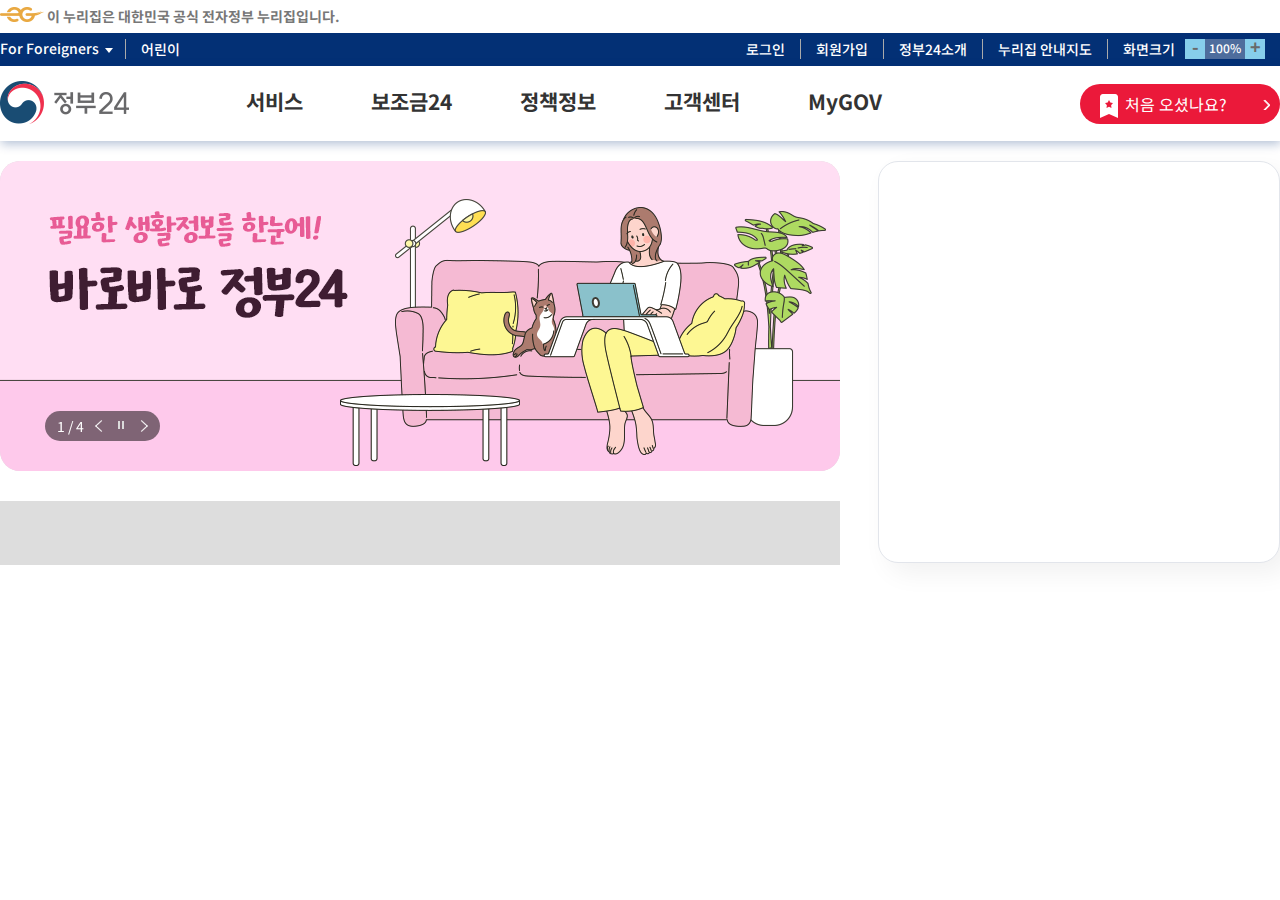
==== index.html @ 21c054ac "3/17" ====
<!DOCTYPE html>
<html lang="en">
<head>
    <meta charset="UTF-8">
    <meta http-equiv="X-UA-Compatible" content="IE=edge">
    <meta name="viewport" content="width=device-width, initial-scale=1.0">
    <link rel="stylesheet" href="style.css">
    <!-- 폰트 -->
    <link rel="preconnect" href="https://fonts.googleapis.com">
    <link rel="preconnect" href="https://fonts.gstatic.com" crossorigin>
    <link href="https://fonts.googleapis.com/css2?family=Noto+Sans+KR:wght@100;300;400&display=swap" rel="stylesheet">
    <!-- swiperis -->
    <link rel="stylesheet" href="swiper/css/swiper.css">
    <link rel="stylesheet" href="swiper/css/swiper.min.css">
    <title>정부24</title>
</head>
<body>
    <div id="wrap">
        <header>
            <div class="header_top">
                <p>
                    <img src="img/top_icon.png">
                    이 누리집은 대한민국 공식 전자정부 누리집입니다.
                </p>
            </div>
            <div class="header_middle">
                <div class="header_middle_inner">
                    <div class="foreigner">
                        <a id="foreigner">
                            For Foreigners &nbsp;
                            <img src="icon/ico_arrow_type07.png" class="down">
                            <img src="icon/ico_arrow_type07 (1).png" class="up">
                        </a>
                    </div>
                    <div class="header_middle_inner_left">
                        <a href="#">어린이</a>
                    </div>
                    <ul class="header_middle_menu">
                        <li><a href="#">로그인</a></li>
                        <li><a href="#">회원가입</a></li>
                        <li><a href="#">정부24소개</a></li>
                        <li><a href="#">누리집 안내지도</a></li>
                        <li>
                            <a href="#">
                                화면크기 
                                <div class="zoom">
                                    <div id="zoom_out">-</div>
                                    <div id="zoom_per">100%</div>
                                    <div id="zoom_in">+</div>
                                </div>
                            </a>
                        </li>
                    </ul>
                    <div class="foreigners_menu">
                        <ul>
                            <li><a>한국어</a></li>
                            <li><a>ENG</a></li>
                            <li><a>中文</a></li>
                        </ul>
                    </div>
                </div>
            </div>
            <nav>
                <div class="header_bottom">
                    <div class="header_bottom_inner">
                        <div class="logo">
                            <a href="#"><img src="img/img-gov-logo.png"></a>
                        </div>
                        <ul class="menu">
                            <li><a href="">서비스</a></li>
                            <li><a href="">보조금24</a></li>
                            <li><a href="">정책정보</a></li>
                            <li><a href="">고객센터</a></li>
                            <li><a href="">MyGOV</a></li>
                        </ul>
                        <div class="first_btn">
                            <a href="">
                                <img src="img/first-ico-guide.png">
                                <p class="first_ment">처음 오셨나요?</p>
                                <p class="first_arrow"></p>
                            </a>
                        </div>
                    </div>
                </div>
                <!-- nav에 hover하면 보이는 메뉴 -->
                <div class="nav_inner_box">
                    <!-- 서비스 -->
                    <div class="nav_box">
                        <ul>
                            <li>
                                <img src="img/nav-1.png">
                                <p>서비스</p>
                            </li>
                            <li>
                                <p class="nav_box_title">민원신청</p>
                                <ul>
                                    <li>신청·조회·발급</li>
                                </ul>
                            </li>
                            <li>
                                <p class="nav_box_title">서비스신청</p>
                                <ul>
                                    <li>원스톱/생애주기/꾸러미서비스</li>
                                    <li>연령/대상별 서비스</li>
                                    <li>분야별 서비스</li>
                                    <li>기업단체 서비스</li>
                                    <li>외국인 서비스</li>
                                </ul>
                            </li>
                            <li>
                                <p class="nav_box_title">간편 확인/안내</p>
                                <ul>
                                    <li>사실/진위확인</li>
                                    <li>행정정보공동이용<br>(e하나로민원)</li>
                                    <li>공공자원공유</li>
                                    <li>돌봄시설 등 위치 찾기</li>
                                </ul>
                            </li>
                        </ul>
                    </div>
                    <!-- 보조금 24 -->
                    <div class="nav_box">
                        <ul>
                            <li>
                                <img src="img/nav-2.png">
                                <p style="width: 100%;">보조금24</p>
                            </li>
                            <li>
                                <ul>
                                    <li>보조금24란</li>
                                    <li>나의 혜택</li>
                                    <li>간편 찾기</li>
                                    <li>전체 혜택</li>
                                </ul>
                            </li>
                        </ul>
                    </div>
                    <!-- 정책정보 -->
                    <div class="nav_box">
                        <ul>
                            <li>
                                <img src="img/nav-3.png">
                                <p>정책정보</p>
                            </li>
                            <li>
                                <ul>
                                    <li>분야별 정책정보</li>
                                    <li>정부/지자체 조직도</li>
                                    <li>정부/지자체 운영누리집</li>
                                    <li>행정기관위원회</li>
                                    <li>지자체소식</li>
                                    <li>공모전</li>
                                </ul>
                            </li>
                        </ul>
                    </div>
                    <!-- 고객센터 -->
                    <div class="nav_box">
                        <ul>
                            <li>
                                <img src="img/nav-4.png">
                                <p style="width: 100%;">고객센터</p>
                            </li>
                            <li>
                                <ul>
                                    <li>정부24 이용방법</li>
                                    <li>공지사항</li>
                                    <li>자료실</li>
                                    <li>서비스지원</li>
                                    <li>자주묻는질문(FAQ)</li>
                                    <li>상담예약</li>
                                </ul>
                            </li>
                        </ul>
                    </div>
                    <!-- MyGOV -->
                    <div class="nav_box">
                        <ul>
                            <li>
                                <img src="img/nav-5.png">
                                <p style="width: 100%;">MyGOV</p>
                            </li>
                            <li>
                                <ul>
                                    <li>나의 서비스</li>
                                    <li>전자문서지갑</li>
                                    <li>나의 생활정보</li>
                                    <li>나의 상담</li>
                                    <li>나의 회원정보</li>
                                    <li>나의 인증관리</li>
                                </ul>
                            </li>
                        </ul>
                    </div>
                </div>
            </nav>
        </header>
        <section class="content">
            <div class="main_top">
                <div class="main_top_box">
                    <div class="main_top_box_left">
                        <div class="swiper-container">
                            <div class="swiper-wrapper">
                                <div class="swiper-slide">
                                    <img src="img/main_slide1.png">
                                </div>
                                <div class="swiper-slide">
                                    <img src="img/main_slide2.png">
                                </div>
                                <div class="swiper-slide">
                                    <img src="img/main_slide3.jpg">
                                </div>
                                <div class="swiper-slide">
                                    <img src="img/main_slide4.png">
                                </div>
                            </div>
                            <div class="main_slide_btn_box">
                                <div class="swiper-pagination"></div>
                                <div class="slide_prev"><img src="icon/ico-swiper-prev.png"></div>
                                <div class="slide_stop">
                                    <img src="icon/ico-swiper-stop.png" class="swiper_stop">
                                    <img src="icon/ico-swiper-play.png"class="swiper_play">
                                </div>
                                <div class="slide_next"><img src="icon/ico-swiper-next.png"></div>
                            </div>
                        </div>
                        <div class="main_top_left_btm"></div>
                    </div>
                    <div class="main_top_box_right"></div>
                </div>
            </div>
        </section>
    </div>
    <script src="js/jquery-1.12.3.js"></script>
    <script src="js/script.js" defer="defer"></script>
    <script src="swiper/js/swiper.js"></script>
    <script src="swiper/js/swiper.min.js"></script>
</body>
</html>
---- style.css ----
*{
    margin: 0 auto;
    padding: 0;
    list-style: none;
    font-family: 'Noto Sans KR', sans-serif;

}
a{
    color: inherit;
    text-decoration: none;
    cursor: pointer;
}
#wrap{
    width: 100%;
    position: relative;
}
header{
    width: 100%;
}
.header_top > p {
    width: 1280px;
    height: 33px;
    font-size: 14px;
    color: #777;
    line-height: 33px;
    font-weight: 700;
}
.header_top > p > img{
    padding-top: 3px;
}
.header_middle{
    width: 100%;
    height: 33px;
    background-color: #033075;
}
.header_middle_inner{
    width: 1280px;
    height: 100%;
    position: relative;
}
.foreigner{
    margin-top: 5px;
    float: left;
    position: relative;
    font-size: 14px;
    color: #fff;
    font-weight: 500;
    padding-right: 20px;
}
.down,.up{
    position: absolute;
    top: 10px;
}
.up{
    display: none;
    right: 13px;
    transform:rotate(180deg);
}
.header_middle_inner_left{
    float: left;
    position: relative;
    padding: 0px 15px;
    margin-top: 6px;
    font-size: 14px;
    color: #fff;
    font-weight: 500;
    border-left: 1px solid #aaa;
}
.header_middle_menu{
    float: right;
}
.header_middle_menu li{
    float: left;
    float: left;
    position: relative;
    padding: 0px 15px;
    margin-top: 6px;
    font-size: 14px;
    color: #fff;
    font-weight: 500;
    border-left: 1px solid #aaa;
}
.header_middle_menu li:first-child{
    border-left: none;
}
.zoom{
    width: 80px;
    height: 20px;
    float: right;
    margin-left: 10px;
    color: #696969;
    display: flex;
}
#zoom_out,#zoom_in{
    width: 25%;
    height: 100%;
    text-align: center;
    background-color: skyblue;
    font-size: 18px;
    line-height: 14px;
    font-weight: bold;
}
#zoom_per{
    width: 50%;
    height: 100%;
    text-align: center;
    background-color: rgba(253,253,253,0.3);
    color: #fff;
    font-size: 12px;
}
/* foreigners 누르면 나오는 메뉴 */
.foreigners_menu{
    z-index: 9999;
    display: none;
    position: absolute;
    top:33px;
    width: 100px;
    height: 100px;
    background-color: #fff;
    box-shadow: 2px 2px 10px -6px #000;
}
.foreigners_menu ul li{
    text-align: center;
    font-size: 14px;
    line-height: 33px;
    color: #555;
    border-top:1px solid #ddd;
}
/* nav 및 header bottom  */
nav{
    position: absolute;
    width: 100%;
}
.show_nav{
    height: 525px;
    z-index: 9999;
    background-color: #fff;
    border-bottom: 3px solid #233671;
}
.header_bottom{
    width: 100%;
    height: 75px;
    box-shadow: 1px 3px 10px rgba(3,48,117,.3);
    position: absolute;
    z-index: 999;
}
.header_bottom_inner{
    width: 1280px;
    height: 100%;
    display: flex;
    position: relative;
    justify-content: space-between;
}
.logo{
    width: 130px;
    height: 100%;
    margin-left: 0px;
}
.logo a>img{
    margin-top: 15px;
}
.menu{
    margin-top: 20px;
    margin-left: 0px;
}
.menu>li{
    float: left;
    height: 100%;
    padding: 0px 26px;
}
.menu>li>a{
    font-size: 21px;
    color: #333;
    font-weight: bold;
    padding: 21px 8px;
    text-align: center;
}
.menu>li>a:hover{
    border-bottom: 4px solid #006ae2;
}
.first_btn{
    margin-right: 0px;
    align-self: center;
    width: 200px;
    height: 40px;
    background-color: #eb193a;
    border-radius: 20px;
    position: relative;
}
.first_btn>a{
    width: 100%;
    height: 100%;
    color: #fff;
}
.first_btn >a img{
    top: 10px;
    left: 20px;
    position: absolute;
}
.first_ment{
    position: absolute;
    left: 45px;
    width: 120px;
    line-height: 40px;
}
.first_arrow{
    width: 8px;
    height: 11px;
    background-image: url(icon/ico-myset.png);
    background-repeat: no-repeat;
    background-position: -109px -65px;
    position: absolute;
    right: 10px;
    top: 15px;
}
/* hover하면 나오는 메뉴 */
.nav_inner_box{
    width: 960px;
    height: 400px;
    top: 75px;
    position: relative;
    display: none;
}
.nav_box{
    width: 100%;
    height: 100%;
    position: absolute;
    display: none;

}
.nav_box>ul{
    width: 100%;
}
.nav_box>ul>li:first-child{
    margin-left: 30px;
    padding-top: 100px;
    float: left;
    margin-right: 40px;
}
.nav_box>ul>li:first-child img{
    width: 100%;
}
.nav_box>ul>li:first-child p{
    margin-left: 0px;
    width: 80%;
    text-align: center;
    font-size: 30px;
    color: #033075;
    font-weight: bold;
}
.nav_box>ul>li:not(:first-child){
    margin-top: 30px;
    width: 195px;
    cursor: pointer;
    margin-left: 0px;
    float: left;
    margin-left: 50px;
}
.nav_box_title{
    width: 195px;
    height: 30px;
    background-color: #c8e2ff;
    text-align: center;
    border-radius: 15px;
    line-height: 30px;
    font-size: 16px;
    cursor: pointer;
}
.nav_box_title:hover{
    color: #006ae2;
}
.nav_box>ul>li>ul{
    margin-top: 10px;
}
.nav_box>ul>li>ul>li{
    padding: 10px;
    border-bottom: 1px solid #ddd;
    cursor: pointer;
}
.nav_box>ul>li>ul>li:hover{
    color: #006ae2;
}
.content{
    position: relative;
    width: 100%;
    top: 75px;
}
.main_top{
    width: 100%;
    height: 440px;
    margin-top: 20px;
}
.main_top_box{
    width: 1280px;
    height: 100%;
    display: flex;
    justify-content: space-between;
}
.main_top_box_left{
    width: 840px;
    margin-left: 0px;
}
.swiper-container{
    width: 100%;
    height: 310px;
    background-color: #ddd;
    border-radius: 20px;
    position: relative;
}
.main_top_left_btm{
    margin-top: 30px;
    width: 100%;
    height: 64px;
    background-color: #ddd;
}
.main_top_box_right{
    width: 400px;
    height: 400px;
    margin-right: 0px;
    background-color: #fff;
    border: 1px solid #e2e5eb;
    border-radius: 20px;
    box-shadow: 10px 10px 27px rgba(0, 0, 0, 0.06);
}
.main_slide_btn_box{
    z-index: 99;
    position: absolute;
    border-radius: 15px;
    top:250px;
    left: 45px;
    width: 115px;
    height: 30px;
    background-color: rgba(0,0,0,0.5);
    display: flex;
}
.swiper-pagination{
    float: left;
    height: 20px;
    width: auto !important;
    margin-left: 12px;
    font-size: 14px;
    padding-top: 10px;
    color: #fff;
    line-height: 30px;
}
.slide_prev,
.slide_next,
.slide_stop{
    width: 20px !important;
    position: absolute;
    margin-top: 2px;
    cursor: pointer;
}
.slide_prev{
    left: 50px;
}
.slide_next{
    right: 0px;
}
.slide_stop{
    left: 73px;
    position: absolute;
}
.slide_stop>img{
    top: 8px;
    position: absolute;
}
.swiper_play{
    display: none;
}
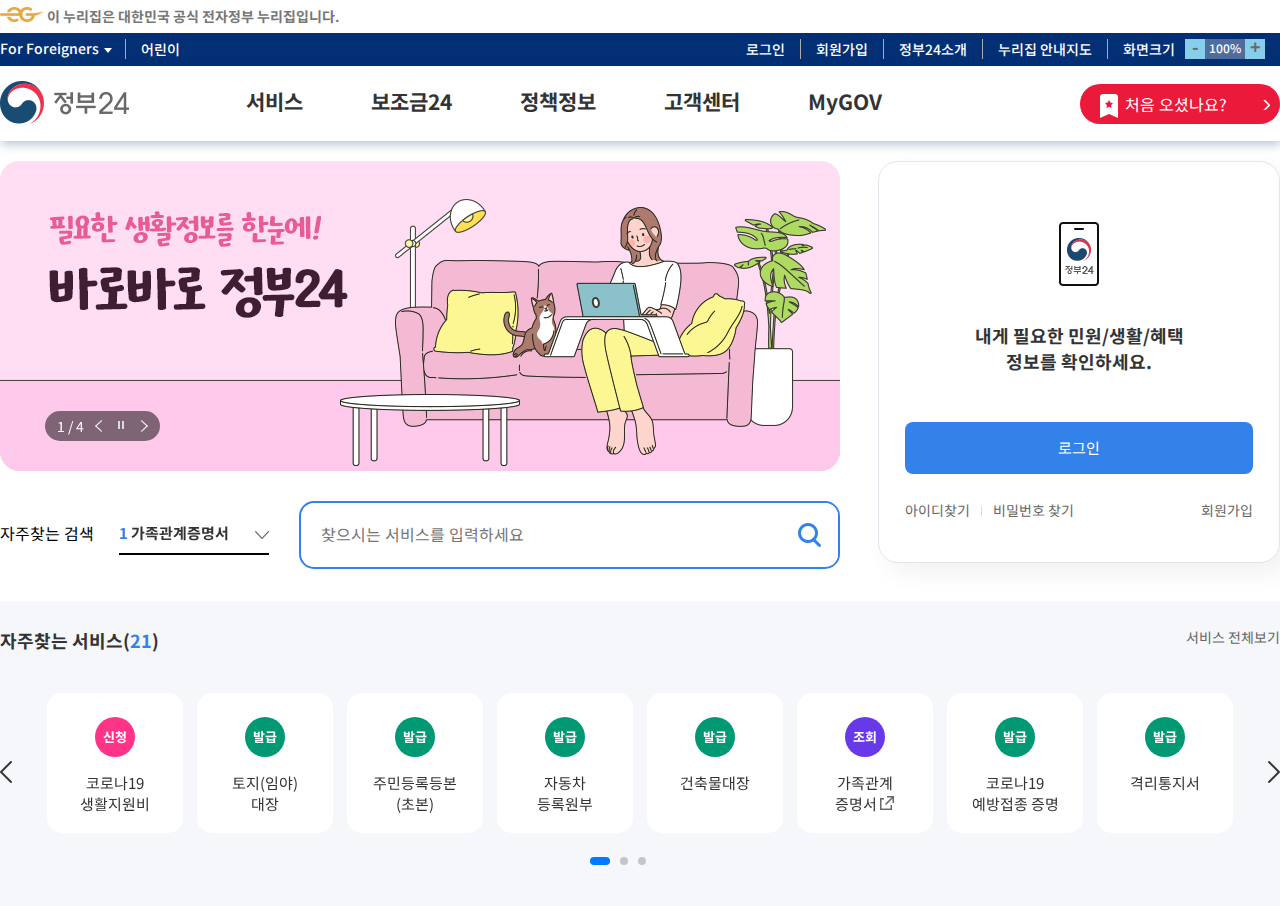
==== commit 1e33a4fa: "3/18" ====
--- a/index.html
+++ b/index.html
@@ -199,6 +199,7 @@
             <div class="main_top">
                 <div class="main_top_box">
                     <div class="main_top_box_left">
+                        <!-- 메인 슬라이드 -->
                         <div class="swiper-container">
                             <div class="swiper-wrapper">
                                 <div class="swiper-slide">
@@ -214,6 +215,7 @@
                                     <img src="img/main_slide4.png">
                                 </div>
                             </div>
+                            <!-- 메인 슬라이드 버튼 리모컨 -->
                             <div class="main_slide_btn_box">
                                 <div class="swiper-pagination"></div>
                                 <div class="slide_prev"><img src="icon/ico-swiper-prev.png"></div>
@@ -224,9 +226,253 @@
                                 <div class="slide_next"><img src="icon/ico-swiper-next.png"></div>
                             </div>
                         </div>
-                        <div class="main_top_left_btm"></div>
-                    </div>
-                    <div class="main_top_box_right"></div>
+                        <!-- 검색 box -->
+                        <div class="main_top_left_btm">
+                            <p class="search_text">자주찾는 검색</p>
+                            <div class="search_list swiper">
+                                <div class="search_list_box swiper-wrapper">
+                                    <div class="search_list_boxs swiper-slide">
+                                        <a href="#">
+                                            <span style="color: #3382e9;">1</span>
+                                            가족관계증명서
+                                        </a>
+                                    </div>
+                                    <div class="search_list_boxs swiper-slide">
+                                        <a href="#">
+                                            <span style="color: #3382e9;">2</span>
+                                            주민등록등본
+                                        </a>
+                                    </div>
+                                    <div class="search_list_boxs swiper-slide">
+                                        <a href="#">
+                                            <span style="color: #3382e9;">3</span>
+                                            전입신고
+                                        </a>
+                                    </div>
+                                    <div class="search_list_boxs swiper-slide">
+                                        <a href="#">
+                                            <span style="color: #3382e9;">4</span>
+                                            여권재발급
+                                        </a>
+                                    </div>
+                                    <div class="search_list_boxs swiper-slide">
+                                        <a href="#">
+                                            <span style="color: #3382e9;">5</span>
+                                            졸업증명서
+                                        </a>
+                                    </div>
+                                </div>
+                                <div class="search_btn">
+                                    <img src="icon/ico-arrow-down (1).png" id="search_down">
+                                    <img src="icon/ico-arrow-down-off.png" id="search_up">
+                                </div>
+                                <div class="search_line"></div>
+                            </div>
+                            <div class="search_box">
+                                <input type="text" placeholder="찾으시는 서비스를 입력하세요" class="search_input">
+                                <div class="search_img"><img src="icon/ico-main-search.png"></div>
+                            </div>
+                            <div class="hidden_search_list">
+                                <ul>
+                                    <li>
+                                        <a href="#">
+                                            <span style="color: #3382e9;">1</span>
+                                            가족관계증명서
+                                        </a>
+                                    </li>
+                                    <li>
+                                        <a href="#">
+                                            <span style="color: #3382e9;">2</span>
+                                            주민등록등복
+                                        </a>
+                                    </li>
+                                    <li>
+                                        <a href="#">
+                                            <span style="color: #3382e9;">3</span>
+                                            전입신고
+                                        </a>
+                                    </li>
+                                    <li>
+                                        <a href="#">
+                                            <span style="color: #3382e9;">4</span>
+                                            여권재발급
+                                        </a>
+                                    </li>
+                                    <li>
+                                        <a href="#">
+                                            <span style="color: #3382e9;">5</span>
+                                            졸업증명서
+                                        </a>
+                                    </li>
+                                </ul>
+                            </div>
+                        </div>
+                    </div>
+                    <!-- 메인 로그인 박스 -->
+                    <div class="main_top_box_right">
+                        <div class="top_box_right_login_img">
+                            <img src="img/ico-main-login.png">
+                        </div>
+                        <p class="login_ment">내게 필요한 민원/생활/혜택<br>정보를 확인하세요.</p>
+                        <div class="log_btn">로그인</div>
+                        <div class="login_btm">
+                            <div class="login_btm_left">
+                                <a>아이디찾기</a>
+                                <span class="text_line"></span>
+                                <a>비밀번호 찾기</a>
+                            </div>
+                            <div class="login_btm_right">
+                                <a>회원가입</a>
+                            </div>
+                        </div>
+                    </div>
+                </div>
+            </div>
+            <div class="main_bottom">
+                <div class="main_bottom_inner">
+                    <div class="main_bottom_title">
+                        <p class="main_bottom_title_left">자주찾는 서비스(<span style="color: #3382e9;">21</span>)</p>
+                        <a href="#">서비스 전체보기</a>
+                    </div>
+                    <div class="service_slide">
+                        <div class="service_slider_wrap swiper-wrapper">
+                            <div class="service_slider_box swiper-slide">
+                                <a class="service_slider_box_inner" href="">
+                                    <div class="circlep">신청</div>
+                                    <p class="inner_text">코로나19 <br> 생활지원비</p>
+                                </a>
+                            </div>
+                            <div class="service_slider_box swiper-slide">
+                                <a class="service_slider_box_inner" href="">
+                                    <div class="circleg">발급</div>
+                                    <p class="inner_text">토지(임야) <br>대장</p>
+                                </a>
+                            </div>
+                            <div class="service_slider_box swiper-slide">
+                                <a class="service_slider_box_inner" href="">
+                                    <div class="circleg">발급</div>
+                                    <p class="inner_text">주민등록등본 <br>(초본)</p>
+                                </a>
+                            </div>
+                            <div class="service_slider_box swiper-slide">
+                                <a class="service_slider_box_inner" href="">
+                                    <div class="circleg">발급</div>
+                                    <p class="inner_text">자동차<br>등록원부</p>
+                                </a>
+                            </div>
+                            <div class="service_slider_box swiper-slide">
+                                <a class="service_slider_box_inner" href="">
+                                    <div class="circleg">발급</div>
+                                    <p class="inner_text">건축물대장<br></p>
+                                </a>
+                            </div>
+                            <div class="service_slider_box swiper-slide">
+                                <a class="service_slider_box_inner" href="">
+                                    <div class="circlepp">조회</div>
+                                    <p class="inner_text">가족관계<br>증명서 <img src="img/ico-link.png"></p>
+                                </a>
+                            </div>
+                            <div class="service_slider_box swiper-slide">
+                                <a class="service_slider_box_inner" href="">
+                                    <div class="circleg">발급</div>
+                                    <p class="inner_text">코로나19 <br>예방접종 증명</p>
+                                </a>
+                            </div>
+                            <div class="service_slider_box swiper-slide">
+                                <a class="service_slider_box_inner" href="">
+                                    <div class="circleg">발급</div>
+                                    <p class="inner_text">격리통지서<br></p>
+                                </a>
+                            </div>
+                            <div class="service_slider_box swiper-slide">
+                                <a class="service_slider_box_inner" href="">
+                                    <div class="circlep">신청</div>
+                                    <p class="inner_text">여권<br>재발급</p>
+                                </a>
+                            </div>
+                            <div class="service_slider_box swiper-slide">
+                                <a class="service_slider_box_inner" href="">
+                                    <div class="circleg">발급</div>
+                                    <p class="inner_text">지방세<br>납세증명</p>
+                                </a>
+                            </div>
+                            <div class="service_slider_box swiper-slide">
+                                <a class="service_slider_box_inner" href="">
+                                    <div class="circleg">발급</div>
+                                    <p class="inner_text">납세증명<br></p>
+                                </a>
+                            </div>
+                            <div class="service_slider_box swiper-slide">
+                                <a class="service_slider_box_inner" href="">
+                                    <div class="circleg">발급</div>
+                                    <p class="inner_text">지적도<br>(임야도)</p>
+                                </a>
+                            </div>
+                            <div class="service_slider_box swiper-slide">
+                                <a class="service_slider_box_inner" href="">
+                                    <div class="circleg">발급</div>
+                                    <p class="inner_text">소득금액<br>증명</p>
+                                </a>
+                            </div>
+                            <div class="service_slider_box swiper-slide">
+                                <a class="service_slider_box_inner" href="">
+                                    <div class="circleg">발급</div>
+                                    <p class="inner_text">토지이용<br>계획확인</p>
+                                </a>
+                            </div>
+                            <div class="service_slider_box swiper-slide">
+                                <a class="service_slider_box_inner" href="">
+                                    <div class="circleg">발급</div>
+                                    <p class="inner_text">건강보험<br>자격득실확인</p>
+                                </a>
+                            </div>
+                            <div class="service_slider_box swiper-slide">
+                                <a class="service_slider_box_inner" href="">
+                                    <div class="circleg">발급</div>
+                                    <p class="inner_text">농업경영체 등록<br>확인서 교부</p>
+                                </a>
+                            </div>
+                            <div class="service_slider_box swiper-slide">
+                                <a class="service_slider_box_inner" href="">
+                                    <div class="circleg">발급</div>
+                                    <p class="inner_text">격리 해제<br>사실 확인서</p>
+                                </a>
+                            </div>
+                            <div class="service_slider_box swiper-slide">
+                                <a class="service_slider_box_inner" href="">
+                                    <div class="circleg">발급</div>
+                                    <p class="inner_text">운전경력<br>증명</p>
+                                </a>
+                            </div>
+                            <div class="service_slider_box swiper-slide">
+                                <a class="service_slider_box_inner" href="">
+                                    <div class="circleg">발급</div>
+                                    <p class="inner_text">사업자등록<br>증명</p>
+                                </a>
+                            </div>
+                            <div class="service_slider_box swiper-slide">
+                                <a class="service_slider_box_inner" href="">
+                                    <div class="circlep">신청</div>
+                                    <p class="inner_text">대학교 졸업<br>(예정)증명</p>
+                                </a>
+                            </div>
+                            <div class="service_slider_box swiper-slide">
+                                <a class="service_slider_box_inner" href="">
+                                    <div class="circleg">발급</div>
+                                    <p class="inner_text">병적증명<br></p>
+                                </a>
+                            </div>
+                        </div>
+                    </div>
+                    <div class="service_btn">
+                        <div class="service_prev_arrow">
+                            <img src="icon/ico-swiper-prev2 (1).png">
+                        </div>
+                        <div class="service_next_arrow">
+                            <img src="icon/ico-swiper-next2 (1).png">
+                        </div>
+                        <div class="service_dot"></div>
+                    </div>
                 </div>
             </div>
         </section>
--- a/style.css
+++ b/style.css
@@ -50,10 +50,10 @@
 .down,.up{
     position: absolute;
     top: 10px;
+    right: 13px;
 }
 .up{
     display: none;
-    right: 13px;
     transform:rotate(180deg);
 }
 .header_middle_inner_left{
@@ -280,6 +280,7 @@
 .nav_box>ul>li>ul>li:hover{
     color: #006ae2;
 }
+/* 메인 시작 */
 .content{
     position: relative;
     width: 100%;
@@ -300,6 +301,7 @@
     width: 840px;
     margin-left: 0px;
 }
+/* 슬라이드 시작 */
 .swiper-container{
     width: 100%;
     height: 310px;
@@ -307,12 +309,152 @@
     border-radius: 20px;
     position: relative;
 }
+.main_slide_btn_box{
+    z-index: 99;
+    position: absolute;
+    border-radius: 15px;
+    top:250px;
+    left: 45px;
+    width: 115px;
+    height: 30px;
+    background-color: rgba(0,0,0,0.5);
+    display: flex;
+}
+.swiper-pagination{
+    float: left;
+    height: 20px;
+    width: auto !important;
+    margin-left: 12px;
+    font-size: 14px;
+    padding-top: 10px;
+    color: #fff;
+    line-height: 30px;
+}
+.slide_prev,
+.slide_next,
+.slide_stop{
+    width: 20px !important;
+    position: absolute;
+    margin-top: 2px;
+    cursor: pointer;
+}
+.slide_prev{
+    left: 50px;
+}
+.slide_next{
+    right: 0px;
+}
+.slide_stop{
+    left: 73px;
+    position: absolute;
+}
+.slide_stop>img{
+    top: 8px;
+    position: absolute;
+}
+.swiper_play{
+    display: none;
+}
+/* 검색 box */
 .main_top_left_btm{
+    position: relative;
     margin-top: 30px;
     width: 100%;
     height: 64px;
-    background-color: #ddd;
-}
+    display: flex;
+}
+.search_text{
+    width: 120px;
+    font-size: 16px;
+    line-height: 64px;   
+}
+.search_list{
+    position: relative;
+    width: 150px;
+    margin-right: 30px;
+    overflow: hidden;
+}
+.search_list_box{
+    position: absolute;
+    width: 100%;
+    height: 34px;
+    top: 15px;
+}
+.search_list_boxs{
+    line-height: 34px;
+    font-size: 15px;
+    color: #333;
+    font-weight: bold;
+}
+.search_btn{
+    position: absolute;
+    height: 30px;
+    top: 20px;
+    right: 0px;
+    cursor: pointer;
+    background-color: #fff;
+    z-index: 1;
+}
+#search_up,#search_down{
+    cursor: pointer;
+    margin-top: 5px;
+}
+#search_up{
+    display: none;
+}
+.search_line{
+    position: absolute;
+    bottom: 10px;
+    height: 100%;
+    width: 100%;
+    border-bottom: 2px solid #000;
+}
+/* 실시간 검색창 누르면 나오는 창 */
+.hidden_search_list{
+    position: absolute;
+    border-radius: 7px;
+    top: 64px;
+    left: 120px;
+    width: 125px;
+    padding: 20px 12px;
+    border: 1px solid #e2e5eb;
+    background-color: #fff;
+    z-index: 9999;
+    display: none;
+}
+.hidden_search_list ul li{
+    margin-bottom: 5px;
+    font-size: 14px;
+}
+.hidden_search_list ul li a:hover{
+    text-decoration: underline;
+}
+/* 검색창 */
+.search_box{
+    width: 540px;
+    height: 64px;
+    border: 2px solid #3382e9;
+    border-radius: 15px;
+    position: relative;
+    overflow: hidden;
+}
+.search_input{
+    border: none;
+    width: 100%;
+    height: 62px;
+    font-size: 16px;
+    border-radius: 15px;
+    padding-left: 20px;
+}
+.search_img{
+    position: absolute;
+    width: 20px;
+    height: 100%;
+    right: 20px;
+    top: 20px;
+    cursor: pointer;
+}
+/* 로그인 */
 .main_top_box_right{
     width: 400px;
     height: 400px;
@@ -322,49 +464,182 @@
     border-radius: 20px;
     box-shadow: 10px 10px 27px rgba(0, 0, 0, 0.06);
 }
-.main_slide_btn_box{
-    z-index: 99;
-    position: absolute;
+.top_box_right_login_img{
+    padding-top: 60px;
+    width: 100%;
+    height: 100px;
+    text-align: center;
+}
+.login_ment{
+    margin-top: 30px;
+    width: 100%;
+    height: 60px;
+    text-align: center;
+    margin: 0 auto;
+    font-size: 18px;
+    font-weight: bold;
+    color: #333;
+}
+.log_btn{
+    margin-top: 30px;
+    background-color: #3382e9;
+    text-align: center;
+    color: #fff;
+    height: 52px;
+    font-size: 15px;
+    border-radius: 8px;
+    line-height: 52px;
+    margin: 40px 26px 0px 26px;
+    cursor: pointer;
+}
+.login_btm{
+    margin: 25px 26px 0px 26px;
+    position: relative;
+    color: #666;
+    font-size: 14px;
+    line-height: 22px;
+}
+.login_btm_left{
+    float: left;
+}
+
+.text_line{
+    display: inline-block;
+    margin: 0 8px;
+    width: 1px;
+    height: 10px;
+    background: #ddd; 
+}
+.login_btm_right{
+    float: right;
+}
+.login_btm::after{
+    content: "";
+    clear: both;
+    display: block;
+}
+/* 자주찾는 서비스 */
+.main_bottom{
+    width: 100%;
+    height: 305px;
+    background-color: #f5f7fa;
+}
+.main_bottom_inner{
+    width: 1280px;
+}
+.main_bottom_title{
+    padding-top: 26px;
+    width: 100%;
+}
+.main_bottom_title_left{
+    float: left;
+    font-size: 18px;
+    font-weight: bold;
+    color: #333;
+}
+.main_bottom_title>a{
+    float: right;
+    color: #666;
+    font-size: 14px;
+}
+.main_bottom_title::after{
+    content: "";
+    clear: both;
+    display: block;
+}
+/* 자주찾는 서비스 슬라이드 */
+.service_slide{
+    position: relative;
+    width: 1200px;
+    margin: 0 auto;
+    padding: 40px 0px 40px 0px;
+    overflow: hidden;
+}
+.service_slider_box{
+    width: 137.5px;
+    margin-right: 20px;
+}
+.service_slider_box_inner{
+    display: block;
+    padding: 0;
+    width: 136px;
+    height: 140px;
+    text-align: center;
     border-radius: 15px;
-    top:250px;
-    left: 45px;
-    width: 115px;
-    height: 30px;
-    background-color: rgba(0,0,0,0.5);
-    display: flex;
-}
-.swiper-pagination{
-    float: left;
+    background: #fff;
+}
+.circlep{
+    background: #ff3388;
+    position: relative;
+    display: inline-block;
+    margin: 24px 0 15px;
+    width: 40px;
+    height: 40px;
+    line-height: 40px;
+    border-radius: 40px;
+    font-size: 13px;
+    font-weight: bold;
+    color: #fff;
+}
+.circleg{
+    background: #009973;
+    position: relative;
+    display: inline-block;
+    margin: 24px 0 15px;
+    width: 40px;
+    height: 40px;
+    line-height: 40px;
+    border-radius: 40px;
+    font-size: 13px;
+    font-weight: bold;
+    color: #fff;
+}
+.circlepp{
+    background: #6839e9;
+    position: relative;
+    display: inline-block;
+    margin: 24px 0 15px;
+    width: 40px;
+    height: 40px;
+    line-height: 40px;
+    border-radius: 40px;
+    font-size: 13px;
+    font-weight: bold;
+    color: #fff;
+}
+.inner_text{
+    font-size: 15px;
+    color: #333;
+}
+/* 자주찾는 서비스 슬라이드 슬라이드 버튼 */
+.service_btn{
+    position: absolute;
+    width: 1280px;
+    bottom: 40px;
     height: 20px;
-    width: auto !important;
-    margin-left: 12px;
-    font-size: 14px;
-    padding-top: 10px;
-    color: #fff;
-    line-height: 30px;
-}
-.slide_prev,
-.slide_next,
-.slide_stop{
+}
+.service_prev_arrow{
+    position: absolute;
+    left: 0px;
+    top: -85px;
+    cursor: pointer;
+}
+.service_next_arrow{
+    position: absolute;
+    right: 0px;
+    top: -85px;
+    cursor: pointer;
+}
+.service_dot{
+    width: 100px;
+    height: 20px;
+    margin: 0 auto;
+}
+.service_dot > span{
+    margin-right: 10px;
+}
+.swiper-pagination-bullet-active { 
     width: 20px !important;
-    position: absolute;
-    margin-top: 2px;
-    cursor: pointer;
-}
-.slide_prev{
-    left: 50px;
-}
-.slide_next{
-    right: 0px;
-}
-.slide_stop{
-    left: 73px;
-    position: absolute;
-}
-.slide_stop>img{
-    top: 8px;
-    position: absolute;
-}
-.swiper_play{
-    display: none;
-}+    border-radius: 5px !important;
+    border: none !important;
+    }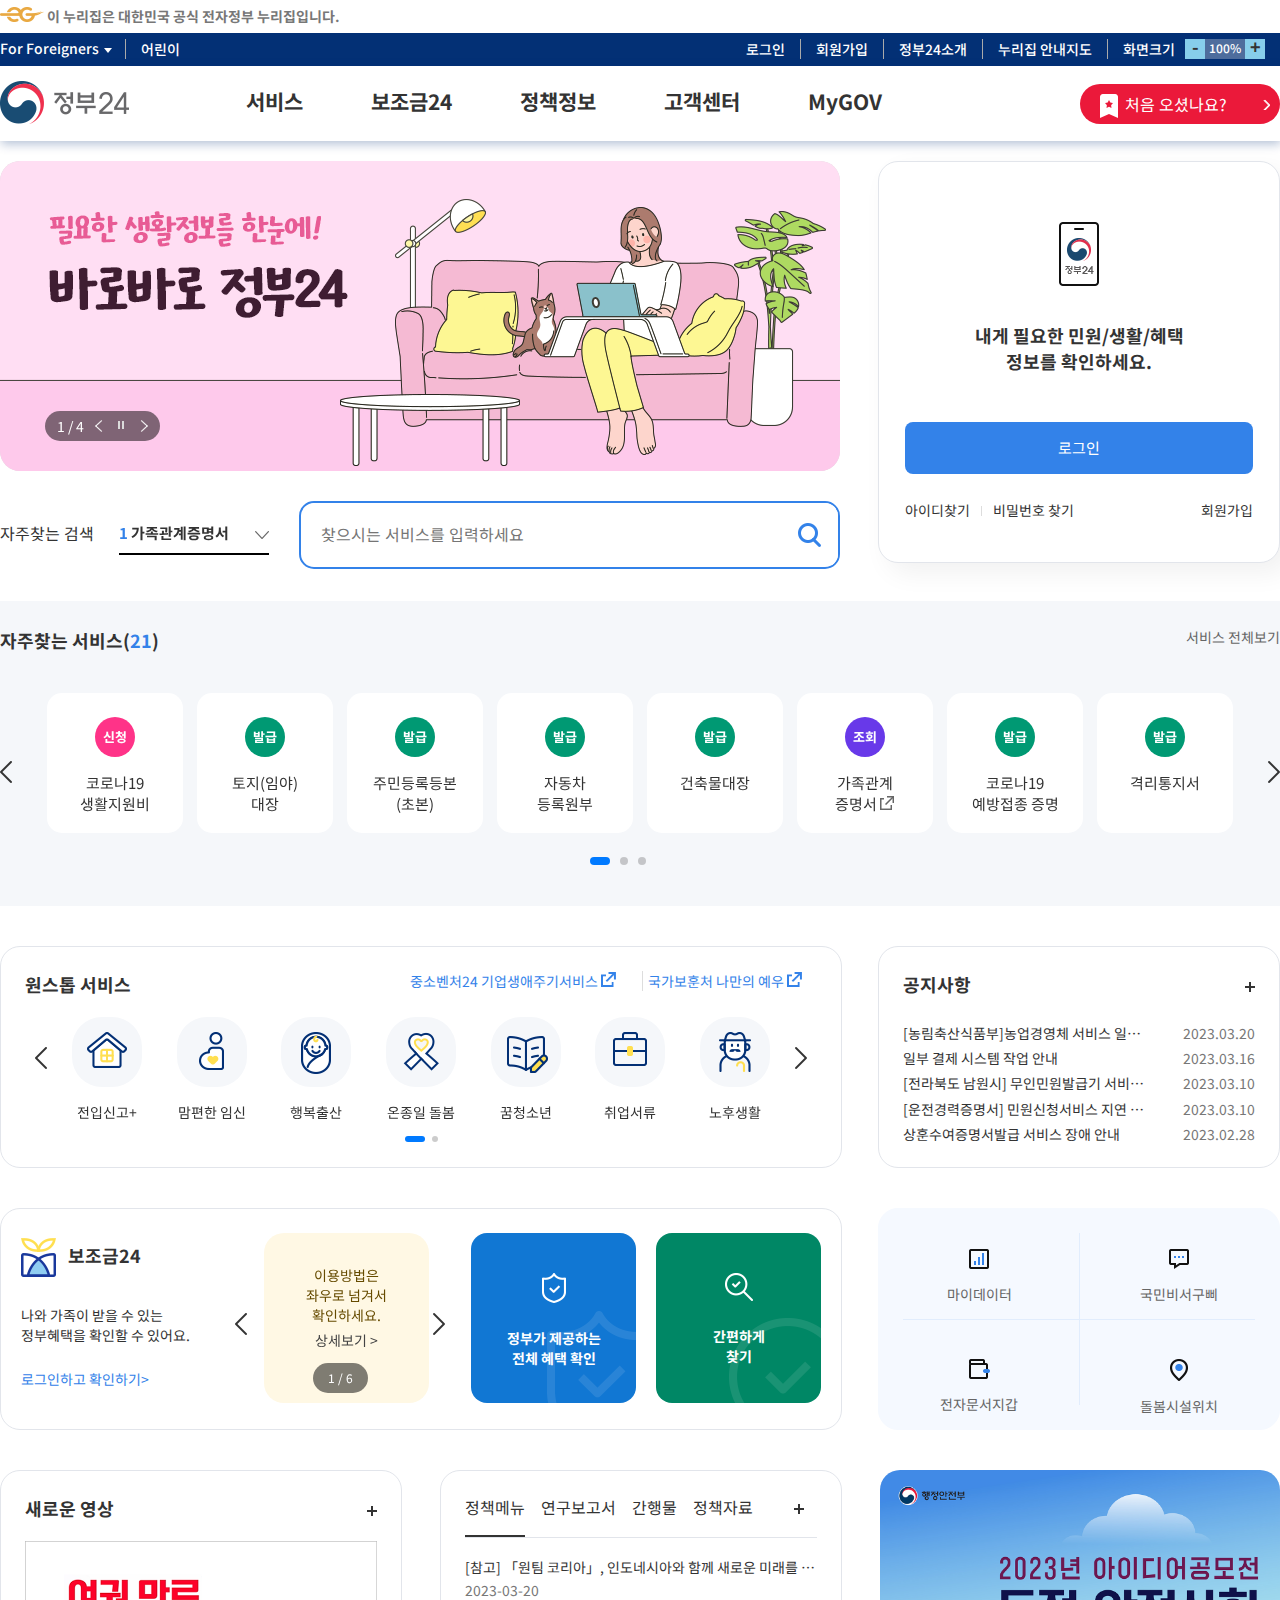
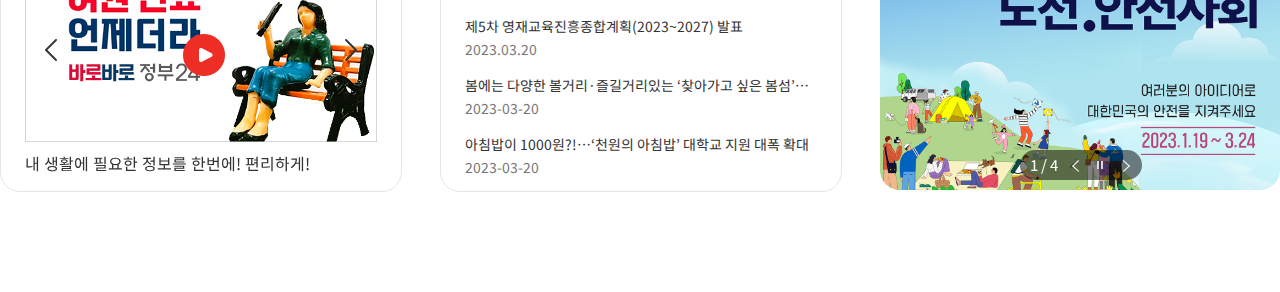
==== commit e83a1226: "3/20" ====
--- a/index.html
+++ b/index.html
@@ -195,6 +195,7 @@
                 </div>
             </nav>
         </header>
+        <!-- 메인상단 -->
         <section class="content">
             <div class="main_top">
                 <div class="main_top_box">
@@ -337,127 +338,127 @@
                     <div class="service_slide">
                         <div class="service_slider_wrap swiper-wrapper">
                             <div class="service_slider_box swiper-slide">
-                                <a class="service_slider_box_inner" href="">
+                                <a class="service_slider_box_inner hover_p" href="">
                                     <div class="circlep">신청</div>
                                     <p class="inner_text">코로나19 <br> 생활지원비</p>
                                 </a>
                             </div>
-                            <div class="service_slider_box swiper-slide">
-                                <a class="service_slider_box_inner" href="">
+                            <div class="service_slider_box  swiper-slide">
+                                <a class="service_slider_box_inner hover_g"  href="">
                                     <div class="circleg">발급</div>
                                     <p class="inner_text">토지(임야) <br>대장</p>
                                 </a>
                             </div>
                             <div class="service_slider_box swiper-slide">
-                                <a class="service_slider_box_inner" href="">
+                                <a class="service_slider_box_inner hover_g" href="">
                                     <div class="circleg">발급</div>
                                     <p class="inner_text">주민등록등본 <br>(초본)</p>
                                 </a>
                             </div>
                             <div class="service_slider_box swiper-slide">
-                                <a class="service_slider_box_inner" href="">
+                                <a class="service_slider_box_inner hover_g" href="">
                                     <div class="circleg">발급</div>
                                     <p class="inner_text">자동차<br>등록원부</p>
                                 </a>
                             </div>
                             <div class="service_slider_box swiper-slide">
-                                <a class="service_slider_box_inner" href="">
+                                <a class="service_slider_box_inner hover_g" href="">
                                     <div class="circleg">발급</div>
                                     <p class="inner_text">건축물대장<br></p>
                                 </a>
                             </div>
                             <div class="service_slider_box swiper-slide">
-                                <a class="service_slider_box_inner" href="">
+                                <a class="service_slider_box_inner hover_pp" href="">
                                     <div class="circlepp">조회</div>
                                     <p class="inner_text">가족관계<br>증명서 <img src="img/ico-link.png"></p>
                                 </a>
                             </div>
                             <div class="service_slider_box swiper-slide">
-                                <a class="service_slider_box_inner" href="">
+                                <a class="service_slider_box_inner hover_g" href="">
                                     <div class="circleg">발급</div>
                                     <p class="inner_text">코로나19 <br>예방접종 증명</p>
                                 </a>
                             </div>
                             <div class="service_slider_box swiper-slide">
-                                <a class="service_slider_box_inner" href="">
+                                <a class="service_slider_box_inner hover_g" href="">
                                     <div class="circleg">발급</div>
                                     <p class="inner_text">격리통지서<br></p>
                                 </a>
                             </div>
                             <div class="service_slider_box swiper-slide">
-                                <a class="service_slider_box_inner" href="">
+                                <a class="service_slider_box_inner hover_p" href="">
                                     <div class="circlep">신청</div>
                                     <p class="inner_text">여권<br>재발급</p>
                                 </a>
                             </div>
                             <div class="service_slider_box swiper-slide">
-                                <a class="service_slider_box_inner" href="">
+                                <a class="service_slider_box_inner hover_g" href="">
                                     <div class="circleg">발급</div>
                                     <p class="inner_text">지방세<br>납세증명</p>
                                 </a>
                             </div>
                             <div class="service_slider_box swiper-slide">
-                                <a class="service_slider_box_inner" href="">
+                                <a class="service_slider_box_inner hover_g" href="">
                                     <div class="circleg">발급</div>
                                     <p class="inner_text">납세증명<br></p>
                                 </a>
                             </div>
                             <div class="service_slider_box swiper-slide">
-                                <a class="service_slider_box_inner" href="">
+                                <a class="service_slider_box_inner hover_g" href="">
                                     <div class="circleg">발급</div>
                                     <p class="inner_text">지적도<br>(임야도)</p>
                                 </a>
                             </div>
                             <div class="service_slider_box swiper-slide">
-                                <a class="service_slider_box_inner" href="">
+                                <a class="service_slider_box_inner hover_g" href="">
                                     <div class="circleg">발급</div>
                                     <p class="inner_text">소득금액<br>증명</p>
                                 </a>
                             </div>
                             <div class="service_slider_box swiper-slide">
-                                <a class="service_slider_box_inner" href="">
+                                <a class="service_slider_box_inner hover_g" href="">
                                     <div class="circleg">발급</div>
                                     <p class="inner_text">토지이용<br>계획확인</p>
                                 </a>
                             </div>
                             <div class="service_slider_box swiper-slide">
-                                <a class="service_slider_box_inner" href="">
+                                <a class="service_slider_box_inner hover_g" href="">
                                     <div class="circleg">발급</div>
                                     <p class="inner_text">건강보험<br>자격득실확인</p>
                                 </a>
                             </div>
                             <div class="service_slider_box swiper-slide">
-                                <a class="service_slider_box_inner" href="">
+                                <a class="service_slider_box_inner hover_g" href="">
                                     <div class="circleg">발급</div>
                                     <p class="inner_text">농업경영체 등록<br>확인서 교부</p>
                                 </a>
                             </div>
                             <div class="service_slider_box swiper-slide">
-                                <a class="service_slider_box_inner" href="">
+                                <a class="service_slider_box_inner hover_g" href="">
                                     <div class="circleg">발급</div>
                                     <p class="inner_text">격리 해제<br>사실 확인서</p>
                                 </a>
                             </div>
                             <div class="service_slider_box swiper-slide">
-                                <a class="service_slider_box_inner" href="">
+                                <a class="service_slider_box_inner hover_g" href="">
                                     <div class="circleg">발급</div>
                                     <p class="inner_text">운전경력<br>증명</p>
                                 </a>
                             </div>
                             <div class="service_slider_box swiper-slide">
-                                <a class="service_slider_box_inner" href="">
+                                <a class="service_slider_box_inner hover_g" href="">
                                     <div class="circleg">발급</div>
                                     <p class="inner_text">사업자등록<br>증명</p>
                                 </a>
                             </div>
                             <div class="service_slider_box swiper-slide">
-                                <a class="service_slider_box_inner" href="">
+                                <a class="service_slider_box_inner hover_p" href="">
                                     <div class="circlep">신청</div>
                                     <p class="inner_text">대학교 졸업<br>(예정)증명</p>
                                 </a>
                             </div>
                             <div class="service_slider_box swiper-slide">
-                                <a class="service_slider_box_inner" href="">
+                                <a class="service_slider_box_inner hover_g" href="">
                                     <div class="circleg">발급</div>
                                     <p class="inner_text">병적증명<br></p>
                                 </a>
@@ -472,6 +473,489 @@
                             <img src="icon/ico-swiper-next2 (1).png">
                         </div>
                         <div class="service_dot"></div>
+                    </div>
+                </div>
+            </div>
+        </section>
+        <!-- 메인하단 -->
+        <section class="content_b">
+            <!-- 원스톱서비스 -->
+            <div class="one_stop">
+                <div class="one_inner">
+                    <!-- 원스톱서비스 -->
+                    <div class="one_left">
+                        <h2>원스톱 서비스
+                            <span class="one_href">
+                                <a href="">중소벤처24 기업생애주기서비스 <img src="icon/main-ico-newpage-blue.png"></a>
+                                <a href="">국가보훈처 나만의 예우 <img src="icon/main-ico-newpage-blue.png"></a>
+                            </span>
+                        </h2>
+                        <div class="one_stop_swiper_wrap">
+                            <div class="one_stop_swiper">
+                                <div class="one_stop_swiper_wrapper swiper-wrapper">
+                                    <div class="swiper-slide">
+                                        <a href="">
+                                            <div class="one_stop_i"><img src="icon/ico-landing01.png"></div>
+                                            <p class="one_stop_t">전입신고+</p>
+                                        </a>
+                                    </div>
+                                    <div class="swiper-slide">
+                                        <a href="">
+                                            <div class="one_stop_i"><img src="icon/ico-landing02.png"></div>
+                                            <p class="one_stop_t">맘편한 임신</p>
+                                        </a>
+                                    </div>
+                                    <div class="swiper-slide">
+                                        <a href="">
+                                            <div class="one_stop_i"><img src="icon/ico-landing03.png"></div>
+                                            <p class="one_stop_t">행복출산</p>
+                                        </a>
+                                    </div>
+                                    <div class="swiper-slide">
+                                        <a href="">
+                                            <div class="one_stop_i"><img src="icon/ico-landing04.png"></div>
+                                            <p class="one_stop_t">온종일 돌봄</p>
+                                        </a>
+                                    </div>
+                                    <div class="swiper-slide">
+                                        <a href="">
+                                            <div class="one_stop_i"><img src="icon/ico-landing05.png"></div>
+                                            <p class="one_stop_t">꿈청소년</p>
+                                        </a>
+                                    </div>
+                                    <div class="swiper-slide">
+                                        <a href="">
+                                            <div class="one_stop_i"><img src="icon/ico-landing06.png"></div>
+                                            <p class="one_stop_t">취업서류</p>
+                                        </a>
+                                    </div>
+                                    <div class="swiper-slide">
+                                        <a href="">
+                                            <div class="one_stop_i"><img src="icon/ico-landing07.png"></div>
+                                            <p class="one_stop_t">노후생활</p>
+                                        </a>
+                                    </div>
+                                    <div class="swiper-slide">
+                                        <a href="">
+                                            <div class="one_stop_i"><img src="icon/ico-landing08.png"></div>
+                                            <p class="one_stop_t">안심상속</p>
+                                        </a>
+                                    </div>
+                                    <div class="swiper-slide">
+                                        <a href="">
+                                            <div class="one_stop_i"><img src="icon/ico-landing09.png"></div>
+                                            <p class="one_stop_t">장애인지원</p>
+                                        </a>
+                                    </div>
+                                    <div class="swiper-slide">
+                                        <a href="">
+                                            <div class="one_stop_i"><img src="icon/ico-landing10.png"></div>
+                                            <p class="one_stop_t">내차관리</p>
+                                        </a>
+                                    </div>
+                                    <div class="swiper-slide">
+                                        <a href="">
+                                            <div class="one_stop_i"><img src="icon/ico-landing11.png"></div>
+                                            <p class="one_stop_t">서민금융</p>
+                                        </a>
+                                    </div>
+                                </div>
+                            </div>
+                            <!-- 원스탑 네비게이션 -->
+                            <div class="one_stop_navi">
+                                <a href="" class="one_stop_prev"><img src="icon/ico-swiper-prev2 (2).png"></a>
+                                <a href="" class="one_stop_next"><img src="icon/ico-swiper-next2 (2).png"></a>
+                                <div class="one_stop_dot"></div>
+                            </div>
+                        </div>
+                    </div>
+                    <!-- 공지사항 -->
+                    <div class="one_right">
+                        <h2>공지사항
+                            <a class="notice_more" href=""><img src="icon/main-ico-more.png"></a>
+                        </h2>
+                        <ul>
+                            <li>
+                                <a href="" class="notice_list">
+                                    <span>[농림축산식품부]농업경영체 서비스 일시 중단 안내</span>
+                                    <span>2023.03.20</span>
+                                </a>
+                            </li>
+                            <li>
+                                <a href="" class="notice_list">
+                                    <span>일부 결제 시스템 작업 안내</span>
+                                    <span>2023.03.16</span>
+                                </a>
+                            </li>
+                            <li>
+                                <a href="" class="notice_list">
+                                    <span>[전라북도 남원시] 무인민원발급기 서비스 일시중단 안내</span>
+                                    <span>2023.03.10</span>
+                                </a>
+                            </li>
+                            <li>
+                                <a href="" class="notice_list">
+                                    <span>[운전경력증명서] 민원신청서비스 지연 안내</span>
+                                    <span>2023.03.10</span>
+                                </a>
+                            </li>
+                            <li>
+                                <a href="" class="notice_list">
+                                    <span>상훈수여증명서발급 서비스 장애 안내</span>
+                                    <span>2023.02.28</span>
+                                </a>
+                            </li>
+                        </ul>
+                    </div>
+                </div>
+            </div>
+            <!-- 보조금 24 -->
+            <div class="bojo one_stop">
+                <div class="bojo_inner one_inner">
+                    <!-- 보조금 24 -->
+                    <div class="bojo_left one_left">
+                        <div class="bojo_left_inner">
+                            <!-- 보조금 24 타이틀 및 텍스트 -->
+                            <div class="bojo_title">
+                                <h2>보조금24</h2>
+                                <p>나와 가족이 받을 수 있는<br>정부혜택을 확인할 수 있어요.</p>
+                                <a href="">로그인하고 확인하기></a>
+                            </div>
+                            <!-- 보조금 24 슬라이더 -->
+                            <div class="bojo_slide_wrap">
+                                <div class="bojo-swiper-container">
+                                    <div class="bojo-swiper-wrapper swiper-wrapper">
+                                        <div class="bojo-swiper-slide swiper-slide">
+                                            <div class="swiper_inner">
+                                                <a href="">
+                                                    <p>이용방법은<br>좌우로 넘겨서<br>확인하세요.</p>
+                                                    <p>상세보기 ></p>
+                                                </a>
+                                            </div>
+                                        </div>
+                                        <div class="bojo-swiper-slide swiper-slide">
+                                            <div class="swiper_inner">
+                                                <a href="">
+                                                    <p>로그인 후<br>보조금 24 클릭</p>
+                                                    <p>상세보기 ></p>
+                                                </a>
+                                            </div>
+                                        </div>
+                                        <div class="bojo-swiper-slide swiper-slide">
+                                            <div class="swiper_inner">
+                                                <a href="">
+                                                    <p>서비스<br>이용 동의하기</p>
+                                                    <p>상세보기 ></p>
+                                                </a>
+                                            </div>
+                                        </div>
+                                        <div class="bojo-swiper-slide swiper-slide">
+                                            <div class="swiper_inner">
+                                                <a href="">
+                                                    <p>맞춤안내<br>조회하기</p>
+                                                    <p>상세보기 ></p>
+                                                </a>
+                                            </div>
+                                        </div>
+                                        <div class="bojo-swiper-slide swiper-slide">
+                                            <div class="swiper_inner">
+                                                <a href="">
+                                                    <p>정부혜택<br>확인·신청</p>
+                                                    <p>상세보기 ></p>
+                                                </a>
+                                            </div>
+                                        </div>
+                                        <div class="bojo-swiper-slide swiper-slide">
+                                            <div class="swiper_inner">
+                                                <a href="">
+                                                    <p>주민센터에서도<br>확인가능해요<br>(본인 신분증 지참)</p>
+                                                    <p>상세보기 ></p>
+                                                </a>
+                                            </div>
+                                        </div>
+                                    </div>
+                                </div>
+                                <div class="bojo-navi">
+                                    <a href="" class="bojo_prev"><img src="icon/ico-swiper-prev2 (1).png"></a>
+                                    <a href="" class="bojo_next"><img src="icon/ico-swiper-next2 (1).png"></a>
+                                    <div class="bojo_dot"></div>
+                                </div>
+                            </div>
+                            <!-- 정부가 제공하는~ -->
+                            <div class="bojo_box">
+                                <a href="" class="bojo_box_left">
+                                    <div class="bojo_img"><img src="icon/main-subsidy-check.png"></div>
+                                    <p class="bojo_text">정부가 제공하는<br>전체 혜택 확인</p>
+                                </a>
+                                <a href="" class="bojo_box_right">
+                                    <div class="bojo_img"><img src="icon/main-subsidy-search.png"></div>
+                                    <p class="bojo_text">간편하게<br>찾기</p>
+                                </a>
+                            </div>
+                        </div>
+                    </div>
+                    <!-- 미니 아이콘 -->
+                    <div class="bojo_right one_right">
+                        <div class="bojo_right_inner">
+                            <a href="">
+                                <div class="bojo_right_inner_img">
+                                    <img src="icon/main-ico-mydata.png">
+                                </div>
+                                <p class="bojo_right_inner_text">마이데이터</p>
+                            </a>
+                        </div>
+                        <div class="bojo_right_inner">
+                            <a href="">
+                                <div class="bojo_right_inner_img">
+                                    <img src="icon/main-ico-gubbi.png">
+                                </div>
+                                <p class="bojo_right_inner_text">국민비서구삐</p>
+                            </a>
+                        </div>
+                        <div class="bojo_right_inner">
+                            <a href="">
+                                <div class="bojo_right_inner_img">
+                                    <img src="icon/main-ico-wallet.png">
+                                </div>
+                                <p class="bojo_right_inner_text">전자문서지갑</p>
+                            </a>
+                        </div>
+                        <div class="bojo_right_inner">
+                            <a href="">
+                                <div class="bojo_right_inner_img">
+                                    <img src="icon/main-ico-location.png">
+                                </div>
+                                <p class="bojo_right_inner_text">돌봄시설위치</p>
+                            </a>
+                        </div>
+                    </div>
+                </div>
+            </div>
+            <!-- 새로운 영상 -->
+            <div class="video one_stop">
+                <div class="video_inner one_inner">
+                    <!-- 새로운 영상 -->
+                    <div class="video_boxs">
+                        <div class="newvideo">
+                            <h2>
+                                새로운 영상
+                                <a href=""><img src="icon/main-ico-more.png"></a>
+                            </h2>
+                            <div class="newvideo_inner">
+                                <div class="newvideo_inner_container">
+                                    <div class="swiper-wrapper">
+                                        <div class="newvideo_slide swiper-slide">
+                                            <a href="" class="vedio-swiper-slide">
+                                                <div class="video_box">
+                                                    <img src="img/img_new_v7.png">
+                                                </div>
+                                                <a class="video-play" href=""><img src="icon/ico-play.png"></a>
+                                                <p class="video_box_text">내 생활에 필요한 정보를 한번에! 편리하게!</p>
+                                            </a>
+                                        </div>
+                                        <div class="newvideo_slide swiper-slide">
+                                            <a href="" class="vedio-swiper-slide">
+                                                <div class="video_box">
+                                                    <img src="img/img_new_v6.gif">
+                                                </div>
+                                                <a class="video-play" href=""><img src="icon/ico-play.png"></a>
+                                                <p class="video_box_text">온라인 여권 재발급 정부24 어플 신청 방법</p>
+                                            </a>
+                                        </div>
+                                        <div class="newvideo_slide swiper-slide">
+                                            <a href="" class="vedio-swiper-slide">
+                                                <div class="video_box">
+                                                    <img src="img/img_new_v5.gif">
+                                                </div>
+                                                <a class="video-play" href=""><img src="icon/ico-play.png"></a>
+                                                <p class="video_box_text">통신판매업 신고 정부24 어플 신청 방법</p>
+                                            </a>
+                                        </div>
+                                        <div class="newvideo_slide swiper-slide">
+                                            <a href="" class="vedio-swiper-slide">
+                                                <div class="video_box">
+                                                    <img src="img/img_new_v4.png">
+                                                </div>
+                                                <a class="video-play" href=""><img src="icon/ico-play.png"></a>
+                                                <p class="video_box_text">주민등록등본 민간 어플에서 신청하기</p>
+                                            </a>
+                                        </div>
+                                        <div class="newvideo_slide swiper-slide">
+                                            <a href="" class="vedio-swiper-slide">
+                                                <div class="video_box">
+                                                    <img src="img/img_new_v3.png">
+                                                </div>
+                                                <a class="video-play" href=""><img src="icon/ico-play.png"></a>
+                                                <p class="video_box_text">보조금24, 정부혜택을 한번에 확인하세요.</p>
+                                            </a>
+                                        </div>
+                                    </div>
+                                    <div class="newvideo_navi">
+                                        <a href="" class="video_prev"><img src="icon/ico-swiper-prev2.png"></a>
+                                        <a href="" class="video_next"><img src="icon/ico-swiper-next2.png"></a>
+                                    </div>
+                                </div>
+                            </div>
+                        </div>
+                    </div>
+                    <!-- 게시판 -->
+                    <div class="video_boxs">
+                        <div class="board">
+                            <div class="board_tab">
+                                <div class="tab_menu">
+                                    <a>정책메뉴</a>
+                                    <a>연구보고서</a>
+                                    <a>간행물</a>
+                                    <a>정책자료</a>
+                                </div>
+                                <a href=""><img src="icon/main-ico-more.png"></a>
+                            </div>
+                            <div class="board_box">
+                                <!-- 정책메뉴 -->
+                                <ul>
+                                    <li>
+                                        <a href="">
+                                            <p class="board_text">[참고] 「원팀 코리아」, 인도네시아와 함께 새로운 미래를 그린다</p>
+                                            <p class="board_date">2023-03-20</p>
+                                        </a>
+                                    </li>
+                                    <li>
+                                        <a href="">
+                                            <p class="board_text">제5차 영재교육진흥종합계획(2023~2027) 발표</p>
+                                            <p class="board_date">2023.03.20</p>
+                                        </a>
+                                    </li>
+                                    <li>
+                                        <a href="">
+                                            <p class="board_text">봄에는 다양한 볼거리·즐길거리있는 ‘찾아가고 싶은 봄섬’으로</p>
+                                            <p class="board_date">2023-03-20</p>
+                                        </a>
+                                    </li>
+                                    <li>
+                                        <a href="">
+                                            <p class="board_text">아침밥이 1000원?!…‘천원의 아침밥’ 대학교 지원 대폭 확대</p>
+                                            <p class="board_date">2023-03-20</p>
+                                        </a>
+                                    </li>
+                                </ul>
+                                <!-- 연구보고서 -->
+                                <ul>
+                                    <li>
+                                        <a href="">
+                                            <p class="board_text">저작권 통계 이용 활성화를 위한 통계 컨설팅</p>
+                                            <p class="board_date">2023-03-20</p>
+                                        </a>
+                                    </li>
+                                    <li>
+                                        <a href="">
+                                            <p class="board_text">2023년도 대학 인권센터 확산 지원 사업 추진계획</p>
+                                            <p class="board_date">2023.03.20</p>
+                                        </a>
+                                    </li>
+                                    <li>
+                                        <a href="">
+                                            <p class="board_text">오스트리아 보건식품안전청, 식품첨가물 유화제 중 순도기준·MCPD·글리시딜 에스테르 검사결과 게재</p>
+                                            <p class="board_date">2023-03-17</p>
+                                        </a>
+                                    </li>
+                                    <li>
+                                        <a href="">
+                                            <p class="board_text">2023년 글로컬대학 30 추진방안(시안) PT 자료</p>
+                                            <p class="board_date">2023-03-17</p>
+                                        </a>
+                                    </li>
+                                </ul>
+                                <!-- 간행물 -->
+                                <ul>
+                                    <li>
+                                        <a href="">
+                                            <p class="board_text">방위력개선사업 2023년 예산, 꼼꼼히 살펴보겠습니다!</p>
+                                            <p class="board_date">2023-03-20</p>
+                                        </a>
+                                    </li>
+                                    <li>
+                                        <a href="">
+                                            <p class="board_text">2021년 온실가스 감축 이행실적 평가 보고서</p>
+                                            <p class="board_date">2023.03.20</p>
+                                        </a>
+                                    </li>
+                                    <li>
+                                        <a href="">
+                                            <p class="board_text">2018~2020년 온실가스 감축 이행실적 평가 보고서 및 정오표</p>
+                                            <p class="board_date">2023-03-20</p>
+                                        </a>
+                                    </li>
+                                    <li>
+                                        <a href="">
+                                            <p class="board_text">상호돌봄의 가치, 노노케어 사업의 성과와 과제</p>
+                                            <p class="board_date">2023-03-20</p>
+                                        </a>
+                                    </li>
+                                </ul>
+                                <!-- 정책자료 -->
+                                <ul>
+                                    <li>
+                                        <a href="">
+                                            <p class="board_text">「금융위」 토큰 증권 발행에 따른 조각투자 이슈</p>
+                                            <p class="board_date">2023-03-20</p>
+                                        </a>
+                                    </li>
+                                    <li>
+                                        <a href="">
+                                            <p class="board_text">일일 금융시장 동향[3.17일]</p>
+                                            <p class="board_date">2023.03.17</p>
+                                        </a>
+                                    </li>
+                                    <li>
+                                        <a href="">
+                                            <p class="board_text">2020-2023년 문화관광축제 목록</p>
+                                            <p class="board_date">2023-03-17</p>
+                                        </a>
+                                    </li>
+                                    <li>
+                                        <a href="">
+                                            <p class="board_text">일일 금융시장 동향[3.16일]</p>
+                                            <p class="board_date">2023-03-17</p>
+                                        </a>
+                                    </li>
+                                </ul>
+                            </div>
+                        </div>
+                    </div>
+                    <!-- 배너 -->
+                    <div class="video_boxs banner_boxs">
+                        <div class="banner_navi">
+                            <div class="banner_page"></div>
+                            <a class="banner_prev"><img src="icon/ico-swiper-prev (1).png"></a>
+                            <a class="banner_stop"><img src="icon/ico-swiper-stop (1).png"></a>
+                            <a class="banner_play"><img src="icon/ico-swiper-play (1).png"></a>
+                            <a class="banner_next"><img src="icon/ico-swiper-next (1).png"></a>
+                        </div>
+                        <!-- 배너 슬라이드 -->
+                        <div class="banner-container">
+                            <div class="banner-wrapper swiper-wrapper">
+                                <div class="banner-swiper-slide swiper-slide">
+                                    <a href="">
+                                        <img src="img/SB_ChallengingSafetySociety.png">
+                                    </a>
+                                </div>
+                                <div class="banner-swiper-slide swiper-slide">
+                                    <a href="">
+                                        <img src="img/SB_20230314.png">
+                                    </a>
+                                </div>
+                                <div class="banner-swiper-slide swiper-slide">
+                                    <a href="">
+                                        <img src="img/SB_20230306.png">
+                                    </a>
+                                </div>
+                                <div class="banner-swiper-slide swiper-slide">
+                                    <a href="">
+                                        <img src="img/SB_20230216.png">
+                                    </a>
+                                </div>
+                            </div>
+                        </div>
                     </div>
                 </div>
             </div>
--- a/style.css
+++ b/style.css
@@ -3,7 +3,8 @@
     padding: 0;
     list-style: none;
     font-family: 'Noto Sans KR', sans-serif;
-
+    color: #333;
+    letter-spacing: -1;
 }
 a{
     color: inherit;
@@ -202,6 +203,7 @@
     left: 45px;
     width: 120px;
     line-height: 40px;
+    color: #fff;
 }
 .first_arrow{
     width: 8px;
@@ -329,6 +331,9 @@
     padding-top: 10px;
     color: #fff;
     line-height: 30px;
+}
+.swiper-pagination>span{
+    color: #fff;
 }
 .slide_prev,
 .slide_next,
@@ -559,7 +564,10 @@
     width: 137.5px;
     margin-right: 20px;
 }
-.service_slider_box_inner{
+.service_slider_box_inner
+,.hover_p
+,.hover_g
+,.hover_pp{
     display: block;
     padding: 0;
     width: 136px;
@@ -567,6 +575,9 @@
     text-align: center;
     border-radius: 15px;
     background: #fff;
+}
+.service_slider_box_inner:hover .inner_text{
+    text-decoration: underline;
 }
 .circlep{
     background: #ff3388;
@@ -611,6 +622,16 @@
     font-size: 15px;
     color: #333;
 }
+.hover_p:hover {
+    box-shadow: 0 0 0 2px #ff3388;
+}
+.hover_g:hover {
+    box-shadow: 0 0 0 2px #009973;
+}
+.hover_pp:hover {
+    box-shadow: 0 0 0 2px #6839e9;
+}
+
 /* 자주찾는 서비스 슬라이드 슬라이드 버튼 */
 .service_btn{
     position: absolute;
@@ -642,4 +663,534 @@
     width: 20px !important;
     border-radius: 5px !important;
     border: none !important;
-    }+}
+/* 메인하단 */
+.content_b{
+    width: 100%;
+    position: relative;
+    margin-top: 75px;
+}
+.one_stop{
+    width: 100%;
+}
+.one_inner{
+    width: 1280px;
+    display: flex;
+    justify-content: space-between;
+}
+/* 원스톱 서비스 */
+.one_left{
+    margin-left: 0px;
+    margin-top: 40px;
+    width: 840px;
+    height: 220px;
+    border: 1px solid #e2e5eb;
+    border-radius: 20px;
+}
+.one_left>h2{
+    padding-top: 24px;
+    padding-left: 24px;
+    font-size: 18px;
+    font-weight: bold;
+    color: #333;
+}
+.one_href{
+    float: right;
+    color: #3382e9;
+    font-size: 14px;
+    font-weight: 500;
+    padding-right: 24px;
+}
+.one_href>a{
+    position: relative;
+    margin-left: 8px;
+    margin-right: 15px;
+    font-size: 14px;
+    color: #3382e9;
+    font-weight: 400;
+}
+.one_href a>img{
+    width: 15px;
+}
+.one_href>a:nth-child(2){
+    padding-left: 5px;
+    border-left: 1px solid #ddd;
+}
+.one_stop_swiper_wrap{
+    position: relative;
+    margin: 20px 24px 0px 24px;
+}
+.one_stop_swiper{
+    height: 140px;
+    overflow: hidden;
+    margin: 0px 30px;
+}
+.one_stop_swiper_wrapper,
+.swiper-wrapper{
+    width: 100%;
+    height: 100%;
+}
+.one_stop_swiper_wrapper>.swiper-slide{
+    width: 87px;
+    height: 100%;
+    margin-right: 20px;
+    text-align: center;
+}
+.one_stop_i{
+    margin: 0 auto;
+    width: 70px;
+    height: 70px;
+    background-color: #f5f7fa;
+    border-radius: 30px;
+}
+.one_stop_i>img{
+    margin-top: 15px;
+}
+.one_stop_t{
+    margin-top: 15px;
+    font-size: 14px;
+    color: #333;
+}
+.one_stop_navi{
+    width: 100%;
+    height: 10px;
+    position: absolute;
+    bottom: 10px;
+}
+.one_stop_prev{
+    position: absolute;
+    left: 10px;
+    top: -90px;
+}
+.one_stop_next{
+    position: absolute;
+    right: 10px;
+    top: -90px;
+}
+.one_stop_dot{
+    position: absolute;
+    left: 48%;
+    bottom: 0px;
+    margin: 0 auto;
+    cursor: pointer;
+}
+.one_stop_dot>.swiper-pagination-bullet{
+    margin-right: 7px;
+    height: 6px;
+    width: 6px;
+    cursor: pointer;
+}
+/* 공지사항  */
+.one_right{
+    margin-right: 0px;
+    margin-top: 40px;
+    width: 400px;
+    height: 220px;
+    border: 1px solid #e2e5eb;
+    border-radius: 20px;
+    position: relative;
+}
+.one_right>h2{
+    padding: 24px 24px 0px 24px;
+    font-size: 18px;
+}
+.notice_more{
+    float: right;
+}
+.one_right>ul{
+    margin-top: 24px;
+    padding: 0px 24px;
+}
+.one_right>ul>li:hover .notice_list>span{
+    text-decoration: underline;
+}
+.notice_list{
+    display: flex;
+    justify-content: space-between;
+    line-height: 1.8;
+}
+.notice_list>span{
+    margin: 0px;
+    font-size: 14px;
+}
+.notice_list>span:first-child{
+    display: inline-block;
+    width: 100%;
+    overflow: hidden;
+    text-overflow: ellipsis;
+    white-space: nowrap;
+    max-width: 70%;
+    vertical-align: middle;
+}
+.notice_list>span:nth-child(2){
+    color: #999;
+    display: inline-block;
+    font-size: 14px;
+    color: #777;
+    vertical-align: middle;
+}
+/* 보조금 24 */
+.bojo_left_inner{
+    padding: 24px 20px 0px 20px;
+    display: flex;
+}
+.bojo_title{
+    margin: 0;
+    min-width: 200px;
+}
+.bojo_title>h2{
+    margin: 0;
+    width: 100%;
+    height: 39px;
+    padding: 9px 0px 0px 47px;
+    font-size: 18px;
+    background-image: url(icon/main-ico-subsidy.png);
+    background-repeat: no-repeat;
+    background-position: left;
+}
+.bojo_title>p{
+    margin-top: 24px;
+    width:100%;
+    font-size: 14px;
+}
+.bojo_title>a{
+    display: inline-block;
+    margin-top: 24px;
+    font-size: 14px;
+    color: #3382e9;
+}
+.bojo_title>a:hover{
+    text-decoration: #006ae2 underline;
+}
+
+/* 보조금 24 슬라이드 */
+.bojo_slide_wrap{
+    width: 250px;
+    margin-right: 12px;
+    position: relative;
+    margin-left: 0px;
+    overflow: hidden;
+}
+.bojo-swiper-container{
+    width: 250px;
+    height: 170px;
+}
+.swiper_inner{
+    width: 165px;
+    height: 170px;
+    background-color: #fff8e4;
+    margin: 0 auto;
+    border-radius: 20px;
+}
+.swiper_inner a{
+    display: block;
+    padding: 20px 0px;
+    width: 100%;
+    height: 100%;
+    text-align: center;
+    font-size: 14px;
+}
+.swiper_inner a>p:first-child{
+    padding-top: 12px;
+    width: 100%;
+    color: #664b00;
+}
+.swiper_inner a>p:nth-child(2){
+    margin-top: 5px;
+    color: #444;
+}
+.bojo-navi{
+    position: absolute;
+    width: 100%;
+    height: 30px;
+    bottom: 10px;
+    z-index: 1;
+}
+.bojo_prev,
+.bojo_next{
+    position: absolute;
+    top: -50px;
+    width: 40px;
+    height: 40px;
+    border-radius: 50%;
+    text-align: center;
+}
+.bojo_next{
+    right: 0px;
+}
+.bojo_dot{
+    width: 55px !important;
+    height: 100% !important;
+    border-radius: 15px;
+    background-color: rgba(0,0,0,0.5);
+    text-align: center;
+    color: #fff;
+    font-size: 12px;
+    line-height: 30px;
+}
+.bojo_dot>span{
+    color: #fff;
+}
+/* 보조금 24 슬라이드 종료 */
+.bojo_box{
+    width: 350px;
+    height: 170px;
+    display: flex;
+}
+.bojo_box>a{
+    display: inline-block;
+    width: 165px;
+    height: 100%;
+    border-radius: 16px;
+    text-align: center;
+}
+.bojo_box_left{
+    margin-right: 20px;
+    background: #1177d3 url(icon/main-subsidy-check-bg.png) no-repeat right bottom;
+}
+.bojo_box_right{
+    background: #008765 url(icon/main-subsidy-search-bg.png) no-repeat right bottom;
+}
+.bojo_img{
+    margin-top: 40px;
+    width: 100%;
+}
+.bojo_text{
+    margin-top:20px;
+    color: #fff;
+    font-size: 14px;
+    font-weight: 700;
+}
+/* 미니 아이콘 */
+.bojo_right{
+    background-color: #f5f9ff;
+    border: 1px solid #f5f9ff;
+    display: flex;
+    flex-wrap: wrap;
+}
+.bojo_right:before {
+    content: '';
+    position: absolute;
+    left: 24px;
+    top: 50%;
+    width: calc(100% - 48px);
+    height: 1px;
+    background: #e1edfd;
+}
+.bojo_right:after {
+    content: '';
+    position: absolute;
+    left: 50%;
+    top: 24px;
+    width: 1px;
+    height: calc(100% - 48px);
+    background: #e1edfd;
+}
+.bojo_right_inner{
+    width: 50%;
+    height: 80px;
+    position: relative;
+}
+.bojo_right_inner>a{
+    display: block;
+    padding: 40px 0 0;
+    text-align: center;
+}
+.bojo_right_inner_text{
+    margin-top: 10px;
+    color: #666;
+    font-size: 14px;
+}
+/* 새로운 영상 */
+.video_boxs{
+    margin: 40px 0px 100px 0px;
+    width: 400px;
+    height: 320px;
+    border-radius: 20px;
+    border: 1px solid #e2e5eb;
+}
+.newvideo{
+    padding: 24px;
+}
+.newvideo>h2{
+    font-size: 18px;
+    width: 100%;
+}
+.newvideo>h2>a{
+    float: right;
+}
+.newvideo_inner{
+    margin-top: 20px;
+    height: 233px;
+}
+.newvideo_inner_container{
+    position: relative;
+    width: 100%;
+    height: 100%;
+    overflow: hidden;
+}
+.newvideo_slide{
+    width: 350px;
+}
+.vedio-swiper-slide{
+    position: relative;
+    display: block;
+    font-size: 14px;
+}
+.video_box{
+    width: 100%;
+    position: relative;
+}
+.video_box>img{
+    width: 100%;
+}
+.video-play{
+    position: absolute;
+    left: 45%;
+    top: 40%;
+}
+.video_box_text{
+    margin-top: 5px;
+    overflow: hidden;
+    white-space: nowrap;
+    text-overflow: ellipsis;
+    max-width: 100%;
+}
+.vedio-swiper-slide:hover .video_box_text{
+    text-decoration: underline;
+}
+.newvideo_navi{
+    position: absolute;
+    width: 100%;
+    height: 10px;
+}
+.video_prev,
+.video_next
+{
+    position: absolute;
+    top: -135px;
+    z-index: 99;
+}
+.video_prev{
+    left: 20px;
+}
+.video_next{
+    right: 20px;
+}
+/* 게시판 */
+.board{
+    padding: 24px;
+    overflow: hidden;
+}
+.board_tab{
+    display: flex;
+    border-bottom: 1px solid #e2e5eb;
+}
+.board_tab>a{
+    display: block;
+    float: right;
+}
+.tab_menu{
+    display: flex;
+    margin-left: 0px;
+}
+.tab_menu>a{
+    padding: 0px 0px 16px;
+    margin-right: 16px;
+    font-size: 16px;
+}
+.tab_menu>a:first-child{
+    border-bottom: 2px solid #333;
+}
+.tab_menu>a:hover{
+    text-decoration: underline;
+}
+.board_box{
+    margin-top: 20px;
+}
+.board_box>ul>li{
+    margin-bottom: 18px;
+    width: 100%;
+    font-size: 14px;
+}
+.board_box>ul>li:hover .board_text,
+.board_box>ul>li:hover .board_date{
+    text-decoration: underline;
+}
+
+.board_text{
+    line-height: 18px;
+    width: 100%;
+    overflow: hidden;
+    white-space: nowrap;
+    text-overflow: ellipsis;
+}
+.board_date{
+    margin-top: 5px;
+    line-height: 18px;
+    color: #777;
+}
+.board_box>ul:not(:first-child){
+    display: none;
+}
+/* 배너 */
+.banner_boxs{
+    position: relative;
+    border: none;
+}
+.banner-container{
+    width: 100%;
+    height: 100%;
+    position: relative;
+    overflow: hidden;
+}
+.banner-wrapper{
+    width: 100%;
+}
+.banner-swiper-slide{
+    width: 100%;
+    border-radius: 20px;
+    overflow: hidden;
+}
+.banner-swiper-slide>a>img{
+    width: 100%;
+    height: 100%;
+}
+.banner_navi{
+    position: absolute;
+    bottom: 10px;
+    height: 30px;
+    background-color: rgba(0,0,0,0.5);
+    border-radius: 15px;
+    z-index: 999;
+    display: flex;
+    left: 35%;
+}
+.banner_page{
+    margin-left: 10px;
+    font-size: 15px;
+    margin-right: 7px;
+    color: #fff;
+    float: left;
+    line-height: 30px;
+    width: 30px !important;
+}
+
+.banner_page>span{
+    color: #fff;
+}
+.banner_prev
+,.banner_next,
+.banner_play,
+.banner_stop{
+    width: 20px;
+    height: 20px;
+    margin-left: 5px;
+    margin-top: 3px;
+}
+.banner_stop{
+    margin-top: 0px;
+}
+.banner_play{
+    display: none;
+}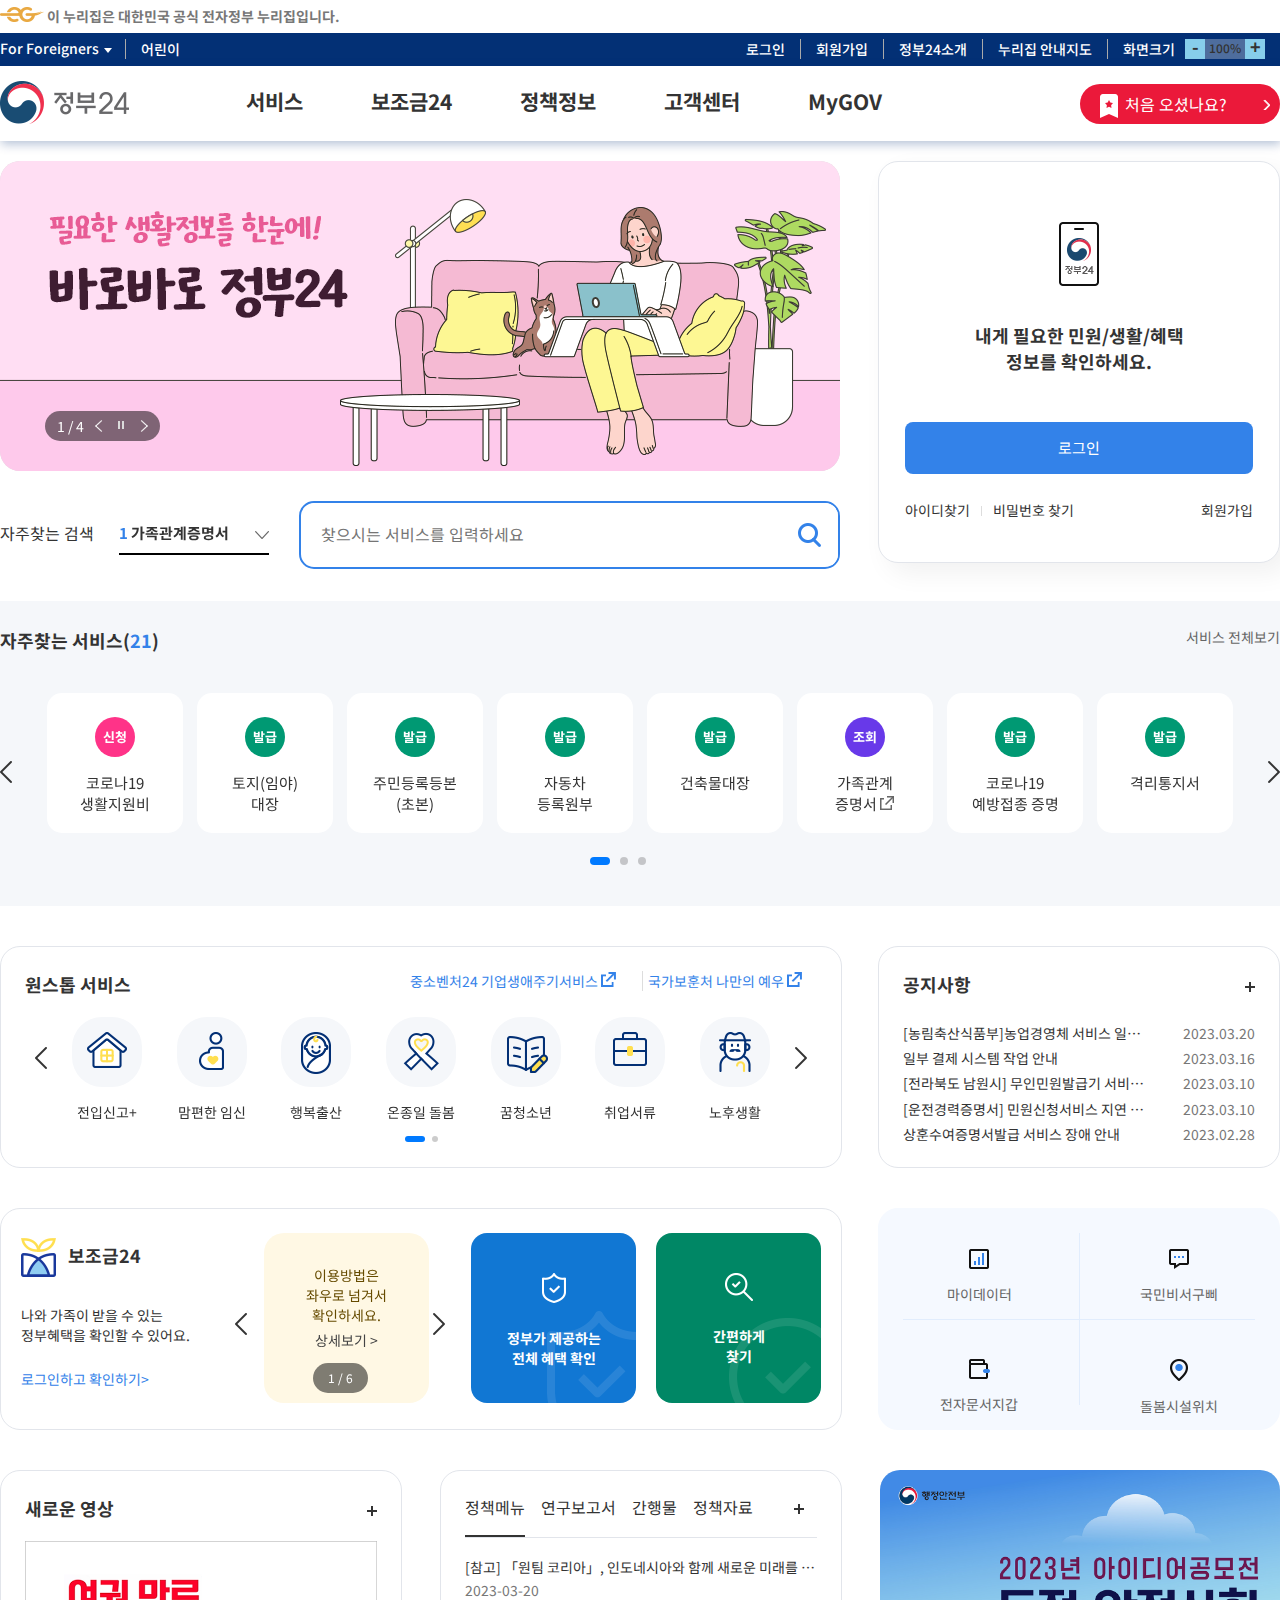
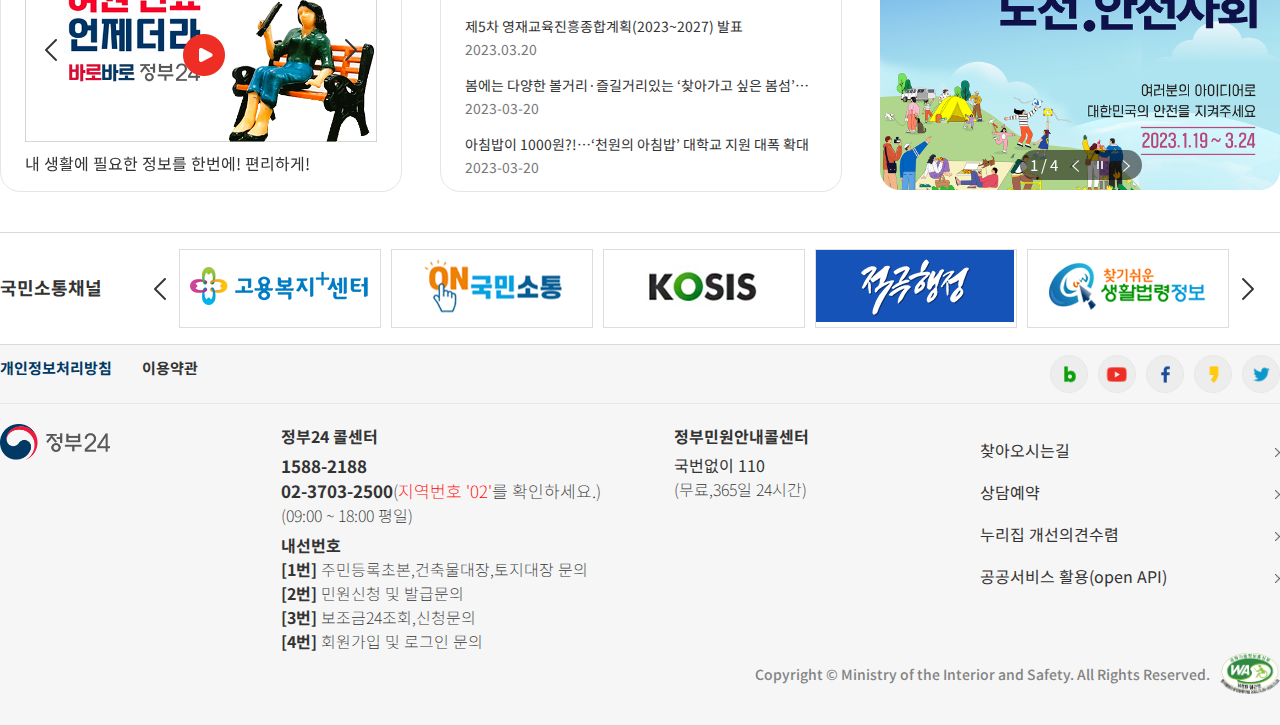
==== commit 117f26bc: "3/20" ====
--- a/index.html
+++ b/index.html
@@ -45,7 +45,7 @@
                                 화면크기 
                                 <div class="zoom">
                                     <div id="zoom_out">-</div>
-                                    <div id="zoom_per">100%</div>
+                                    <div id="zoom_per"><p>100%</p></div>
                                     <div id="zoom_in">+</div>
                                 </div>
                             </a>
@@ -493,67 +493,67 @@
                         <div class="one_stop_swiper_wrap">
                             <div class="one_stop_swiper">
                                 <div class="one_stop_swiper_wrapper swiper-wrapper">
-                                    <div class="swiper-slide">
+                                    <div class="one_stop_slide swiper-slide">
                                         <a href="">
                                             <div class="one_stop_i"><img src="icon/ico-landing01.png"></div>
                                             <p class="one_stop_t">전입신고+</p>
                                         </a>
                                     </div>
-                                    <div class="swiper-slide">
+                                    <div class="one_stop_slide swiper-slide">
                                         <a href="">
                                             <div class="one_stop_i"><img src="icon/ico-landing02.png"></div>
                                             <p class="one_stop_t">맘편한 임신</p>
                                         </a>
                                     </div>
-                                    <div class="swiper-slide">
+                                    <div class="one_stop_slide swiper-slide">
                                         <a href="">
                                             <div class="one_stop_i"><img src="icon/ico-landing03.png"></div>
                                             <p class="one_stop_t">행복출산</p>
                                         </a>
                                     </div>
-                                    <div class="swiper-slide">
+                                    <div class="one_stop_slide swiper-slide">
                                         <a href="">
                                             <div class="one_stop_i"><img src="icon/ico-landing04.png"></div>
                                             <p class="one_stop_t">온종일 돌봄</p>
                                         </a>
                                     </div>
-                                    <div class="swiper-slide">
+                                    <div class="one_stop_slide swiper-slide">
                                         <a href="">
                                             <div class="one_stop_i"><img src="icon/ico-landing05.png"></div>
                                             <p class="one_stop_t">꿈청소년</p>
                                         </a>
                                     </div>
-                                    <div class="swiper-slide">
+                                    <div class="one_stop_slide swiper-slide">
                                         <a href="">
                                             <div class="one_stop_i"><img src="icon/ico-landing06.png"></div>
                                             <p class="one_stop_t">취업서류</p>
                                         </a>
                                     </div>
-                                    <div class="swiper-slide">
+                                    <div class="one_stop_slide swiper-slide">
                                         <a href="">
                                             <div class="one_stop_i"><img src="icon/ico-landing07.png"></div>
                                             <p class="one_stop_t">노후생활</p>
                                         </a>
                                     </div>
-                                    <div class="swiper-slide">
+                                    <div class="one_stop_slide swiper-slide">
                                         <a href="">
                                             <div class="one_stop_i"><img src="icon/ico-landing08.png"></div>
                                             <p class="one_stop_t">안심상속</p>
                                         </a>
                                     </div>
-                                    <div class="swiper-slide">
+                                    <div class="one_stop_slide swiper-slide">
                                         <a href="">
                                             <div class="one_stop_i"><img src="icon/ico-landing09.png"></div>
                                             <p class="one_stop_t">장애인지원</p>
                                         </a>
                                     </div>
-                                    <div class="swiper-slide">
+                                    <div class="one_stop_slide swiper-slide">
                                         <a href="">
                                             <div class="one_stop_i"><img src="icon/ico-landing10.png"></div>
                                             <p class="one_stop_t">내차관리</p>
                                         </a>
                                     </div>
-                                    <div class="swiper-slide">
+                                    <div class="one_stop_slide swiper-slide">
                                         <a href="">
                                             <div class="one_stop_i"><img src="icon/ico-landing11.png"></div>
                                             <p class="one_stop_t">서민금융</p>
@@ -960,6 +960,242 @@
                 </div>
             </div>
         </section>
+        <!-- 국민소통채널 -->
+        <section class="content_c">
+            <div class="inner_wrap">
+                <div class="channer_title">
+                    <h2>국민소통채널</h2>
+                </div>
+                <div class="channer_box">
+                    <div class="channer_slide_container">
+                        <div class="channer_wrapper swiper-wrapper">
+                            <div class="channer swiper-slide">
+                                <a href="">
+                                    <img src="footer/img-channel-test2.jpg">
+                                </a>
+                            </div>
+                            <div class="channer swiper-slide">
+                                <a href="">
+                                    <img src="footer/img_channel.jpg">
+                                </a>
+                            </div>
+                            <div class="channer swiper-slide">
+                                <a href="">
+                                    <img src="footer/img_channel10.jpg">
+                                </a>
+                            </div>
+                            <div class="channer swiper-slide">
+                                <a href="">
+                                    <img src="footer/img_channel12.png">
+                                </a>
+                            </div>
+                            <div class="channer swiper-slide">
+                                <a href="">
+                                    <img src="footer/img_channel13.png">
+                                </a>
+                            </div>
+                            <div class="channer swiper-slide">
+                                <a href="">
+                                    <img src="footer/img_channel14.png">
+                                </a>
+                            </div>
+                            <div class="channer swiper-slide">
+                                <a href="">
+                                    <img src="footer/img_channel15.png">
+                                </a>
+                            </div>
+                            <div class="channer swiper-slide">
+                                <a href="">
+                                    <img src="footer/img_channel17.png">
+                                </a>
+                            </div>
+                            <div class="channer swiper-slide">
+                                <a href="">
+                                    <img src="footer/img_channel18.png">
+                                </a>
+                            </div>
+                            <div class="channer swiper-slide">
+                                <a href="">
+                                    <img src="footer/img_channel19.png">
+                                </a>
+                            </div>
+                            <div class="channer swiper-slide">
+                                <a href="">
+                                    <img src="footer/img_channel2.jpg">
+                                </a>
+                            </div>
+                            <div class="channer swiper-slide">
+                                <a href="">
+                                    <img src="footer/img_channel20.png">
+                                </a>
+                            </div>
+                            <div class="channer swiper-slide">
+                                <a href="">
+                                    <img src="footer/img_channel21.jpg">
+                                </a>
+                            </div>
+                            <div class="channer swiper-slide">
+                                <a href="">
+                                    <img src="footer/img_channel3.jpg">
+                                </a>
+                            </div>
+                            <div class="channer swiper-slide">
+                                <a href="">
+                                    <img src="footer/img_channel4.jpg">
+                                </a>
+                            </div>
+                            <div class="channer swiper-slide">
+                                <a href="">
+                                    <img src="footer/img_channel5.jpg">
+                                </a>
+                            </div>
+                            <div class="channer swiper-slide">
+                                <a href="">
+                                    <img src="footer/img_channel6.jpg">
+                                </a>
+                            </div>
+                        </div>
+                    </div>
+                    <div class="channer_navi">
+                        <a class="channer_prev">
+                            <img src="icon/ico-swiper-prev2.png">
+                        </a>
+                        <a class="channer_next">
+                            <img src="icon/ico-swiper-next2.png">
+                        </a>
+                    </div>
+                </div>
+            </div>
+        </section>
+        <footer>
+            <div class="footer_top">
+                <div class="footer_top_inner">
+                    <div class="footer_top_left">
+                        <ul>
+                            <li><a href="">개인정보처리방침</a></li>
+                            <li><a href="">이용약관</a></li>
+                        </ul>
+                    </div>
+                    <div class="footer_top_right">
+                        <ul>
+                            <li>
+                                <a href=""></a>
+                            </li>
+                            <li>
+                                <a href=""></a>
+                            </li>
+                            <li>
+                                <a href=""></a>
+                            </li>
+                            <li>
+                                <a href=""></a>
+                            </li>
+                            <li>
+                                <a href=""></a>
+                            </li>
+                        </ul>
+                    </div>
+                </div>
+            </div>
+            <div class="footer_mid">
+                <div class="footer_mid_inner">
+                    <div class="footer_logo">
+                        <img src="footer/logo_footer.png">
+                    </div>
+                    <div class="footer_mid_mid">
+                        <div class="footer_mid_left">
+                            <p class="footer_mid_title">정부24 콜센터</p>
+                            <p style="font-weight: bold; font-size: 17px;">
+                                1588-2188<br>
+                                02-3703-2500<span style="font-weight: 200;">(<span style="color: red;">지역번호 '02'</span>를 확인하세요.)</span>
+                            </p>
+                            <p style="font-weight: 200;">(09:00 ~ 18:00 평일)</p>
+                            <ul class="footer_mid_list">
+                                <li>
+                                    내선번호
+                                </li>
+                                <li>
+                                    [1번]
+                                    <span style="font-weight: 200;">
+                                        주민등록초본,건축물대장,토지대장 문의
+                                    </span>
+                                </li>
+                                <li>
+                                    [2번]
+                                    <span style="font-weight: 200;">
+                                        민원신청 및 발급문의
+                                    </span>
+                                </li>
+                                <li>
+                                    [3번]
+                                    <span style="font-weight: 200;">
+                                        보조금24조회,신청문의
+                                    </span>
+                                </li>
+                                <li>
+                                    [4번]
+                                    <span style="font-weight: 200;">
+                                        회원가입 및 로그인 문의
+                                    </span>
+                                </li>
+                            </ul>
+                        </div>
+                        <div class="footer_mid_right">
+                            <p class="footer_mid_title">정부민원안내콜센터</p>
+                            국번없이 110<br>
+                            <span style="font-weight: 200;">(무료,365일 24시간)</span>
+                        </div>
+                    </div>
+                    <div class="footer_right">
+                        <ul>
+                            <li>
+                                <a href="">
+                                    찾아오시는길
+                                    <div class="next">
+                                        <img src="icon/ico-swiper-next2 (1).png">
+                                    </div>
+                                </a>
+                            </li>
+                            <li>
+                                <a href="">
+                                    상담예약
+                                    <div class="next">
+                                        <img src="icon/ico-swiper-next2 (1).png">
+                                    </div>
+                                </a>
+                            </li>
+                            <li>
+                                <a href="">
+                                    누리집 개선의견수렴
+                                    <div class="next">
+                                        <img src="icon/ico-swiper-next2 (1).png">
+                                    </div>
+                                </a>
+                            </li>
+                            <li>
+                                <a href="">
+                                    공공서비스 활용(open API)
+                                    <div class="next">
+                                        <img src="icon/ico-swiper-next2 (1).png">
+                                    </div>
+                                </a>
+                            </li>
+                        </ul>
+                    </div>
+                </div>
+            </div>
+            <!-- 푸터하단 -->
+            <div class="footer_btm">
+                <div class="footer_btm_inner">
+                    <div class="footer_btm_inner_right">
+                        <span>
+                            Copyright © Ministry of the Interior and Safety. All Rights Reserved.
+                        </span>
+                        <div class="rhkrlqn"><img src="footer/logo_wa.png"></div>
+                    </div>
+                </div>
+            </div>
+        </footer>
     </div>
     <script src="js/jquery-1.12.3.js"></script>
     <script src="js/script.js" defer="defer"></script>
--- a/style.css
+++ b/style.css
@@ -14,6 +14,7 @@
 #wrap{
     width: 100%;
     position: relative;
+    zoom: 100%;
 }
 header{
     width: 100%;
@@ -1003,7 +1004,7 @@
 }
 /* 새로운 영상 */
 .video_boxs{
-    margin: 40px 0px 100px 0px;
+    margin: 40px 0px 0px 0px;
     width: 400px;
     height: 320px;
     border-radius: 20px;
@@ -1179,8 +1180,8 @@
 .banner_page>span{
     color: #fff;
 }
-.banner_prev
-,.banner_next,
+.banner_prev,
+.banner_next,
 .banner_play,
 .banner_stop{
     width: 20px;
@@ -1193,4 +1194,233 @@
 }
 .banner_play{
     display: none;
+}
+/* 국민소통채널  */
+.content_c{
+    margin-top: 40px;
+    width: 100%;
+    border-top: 1px solid #d9d9d9;
+    padding: 16px 0px;
+}
+.inner_wrap{
+    width: 1280px;
+    height: 100%;
+    display: flex;
+}
+.channer_title{
+    padding: 25px 0px;
+    margin-left: 0px;
+}
+.channer_title>h2{
+    font-size: 18px;
+}
+/* 국민소통채널 슬라이더 */
+.channer_box{
+    width: 1100px;
+    position: relative;
+    height: 100%;
+}
+.channer_slide_container{
+    width: 1060px;
+    height: 100%;
+    position: relative;
+    overflow: hidden;
+}
+.channer_slide_container>.swiper-wrapper{
+    width: 1050px;
+    height: 100%;
+}
+.channer_slide_container>.channer_wrapper>.swiper-slide{
+    width: 200px !important;
+    height: 100%;
+    border: 1px solid #ddd;
+    margin-right: 10px !important;
+}
+.channer_nav{
+    position: absolute;
+    bottom: 0;
+    width: 100%;
+    height: 10px;
+    background-color: #000;
+    z-index: 10;
+}
+.channer_navi{
+    position: absolute;
+    width: 100%;
+    height: 30px;
+    bottom: 0px;
+    z-index: 1;
+}
+.channer_prev,
+.channer_next{
+    position: absolute;
+    top: -20px;
+}
+.channer_next{
+    right: 0px;
+}
+
+/* 푸터시작 */
+
+footer{
+    width: 100%;
+    border-top: 1px solid #d9d9d9;
+}
+.footer_top{
+    width: 100%;
+    background-color: #f6f6f6;
+    border-bottom: 1px solid #e8e8e8;
+}
+.footer_top_inner{
+    width: 1280px;
+    padding: 10px 0px;
+    display: flex;
+}
+.footer_top_left{
+    margin-left: 0px;
+}
+.footer_top_left>ul{
+    display: flex;
+}
+.footer_top_left>ul>li>a{
+    font-size: 15px;
+    font-weight: bold;
+}
+.footer_top_left>ul>li:first-child{
+    color: #003964;
+}
+.footer_top_left>ul>li:nth-child(2){
+    margin-left: 30px;
+}
+.footer_top_right{
+    margin-right: 0px;
+}
+.footer_top_right>ul{
+    display: flex;
+}
+.footer_top_right>ul>li>a{
+    display: block;
+    width: 36px;
+    height: 36px;
+    position: relative;
+    border-radius: 50%;
+    background-color: #EDEDED;
+    border: 1px solid #e8e8e8;
+}
+.footer_top_right>ul>li + li{
+    margin-left: 10px;
+}
+.footer_top_right>ul>li>a::before{
+    content: "";
+    display: block;
+    width: 36px;
+    height: 36px;
+    background: url(footer/logo_sns.png) no-repeat 0 50%;
+    background-size: cover;
+}
+.footer_top_right>ul>li:nth-child(2)>a::before{
+    background-position: -36px 0px;
+}
+.footer_top_right>ul>li:nth-child(3)>a::before{
+    background-position: -72px 0px;
+}
+.footer_top_right>ul>li:nth-child(4)>a::before{
+    background-position: -108px 0px;
+}
+.footer_top_right>ul>li:nth-child(5)>a::before{
+    background-position: -144px 0px;
+}
+/* 푸터 중앙 */
+.footer_mid{
+    padding: 0;
+    width: 100%;
+    background-color: #f6f6f6;
+}
+.footer_mid_inner{
+    width: 1280px;
+    padding-top: 20px;
+    display: flex;
+    justify-content: space-between;
+}
+.footer_logo{
+    width: 110px;
+    margin-left: 0px;
+}
+.footer_logo>img{
+    width: 100%;
+}
+.footer_mid_mid{
+    display: flex;
+    width: 600px;
+}
+.footer_mid_left,
+.footer_mid_right{
+    height: 100%;
+    text-align: left;
+}
+.footer_mid_title{
+    width: 100%;
+    margin-bottom: 5px;
+    font-size: 16px;
+    font-weight: bold;
+    text-align: left;
+}
+.footer_mid_list{
+    margin-top: 6px;
+}
+.footer_mid_list>li{
+    font-weight: bold;
+}
+.footer_right{
+    margin-right: 0px;
+    width: 300px;
+}
+.footer_right>ul{
+    margin-top: 5px;
+}
+.footer_right>ul>li>a{
+    width: 300px;
+    height: 42px;
+    display: flex;
+    flex-direction: column;
+    justify-content: center;
+    font-size: 16px;
+    position: relative;
+}
+.next{
+    position: absolute;
+    right: 0px;
+}
+.next>img{
+    width: 5px;
+}
+/* 푸터 하단 */
+.footer_btm{
+    width: 100%;
+    background-color: #f6f6f6;
+}
+.footer_btm_inner{
+    width: 1280px;
+    padding-bottom: 30px;
+    display: flex;
+    justify-content: flex-end;
+    margin: 0 auto;
+}
+.footer_btm_inner_right{
+    margin-right: 0px;
+    display: flex;
+    align-items: center;
+}
+.footer_btm_inner_right>span{
+    font-size: 14px;
+    color: #838383;
+    font-weight: 500;
+}
+.rhkrlqn{
+    width: 60px;
+    height: 42px;
+    margin-left: 10px;
+}
+.rhkrlqn>img{
+    width: 100%;
 }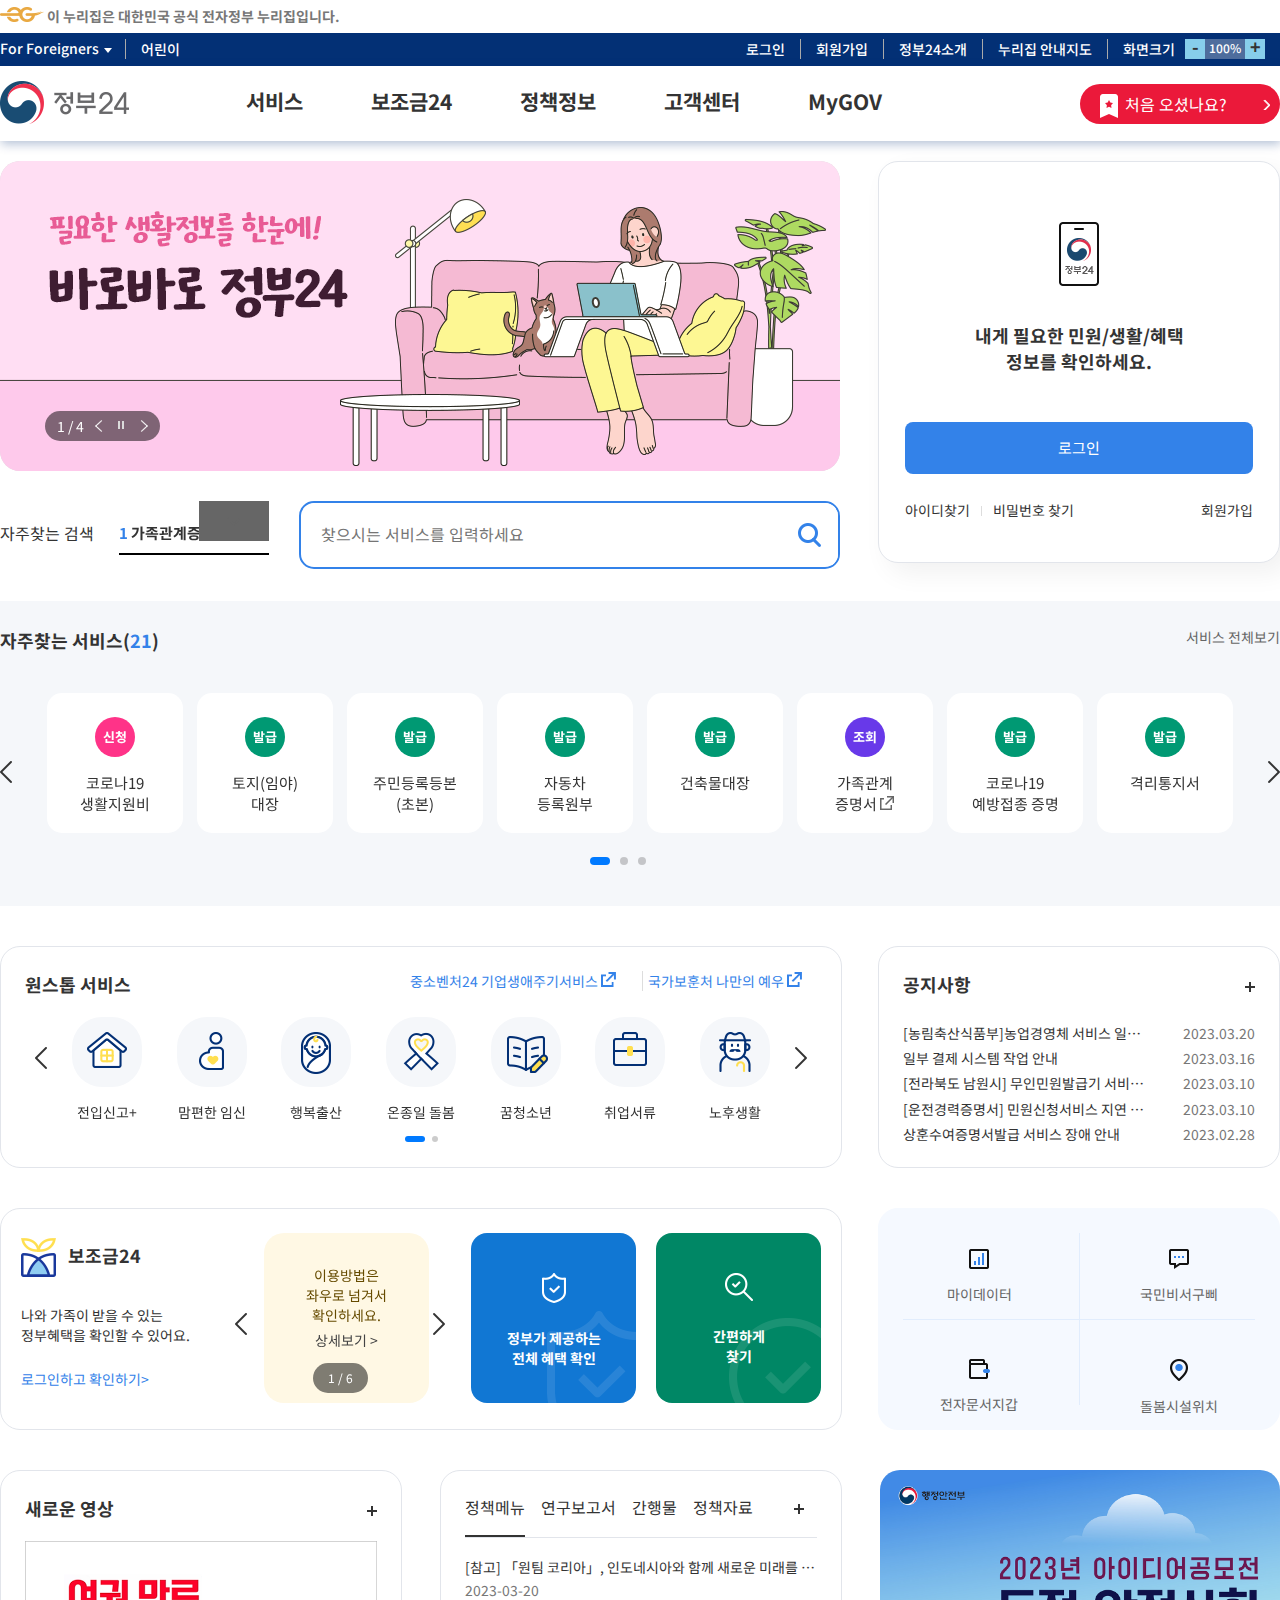
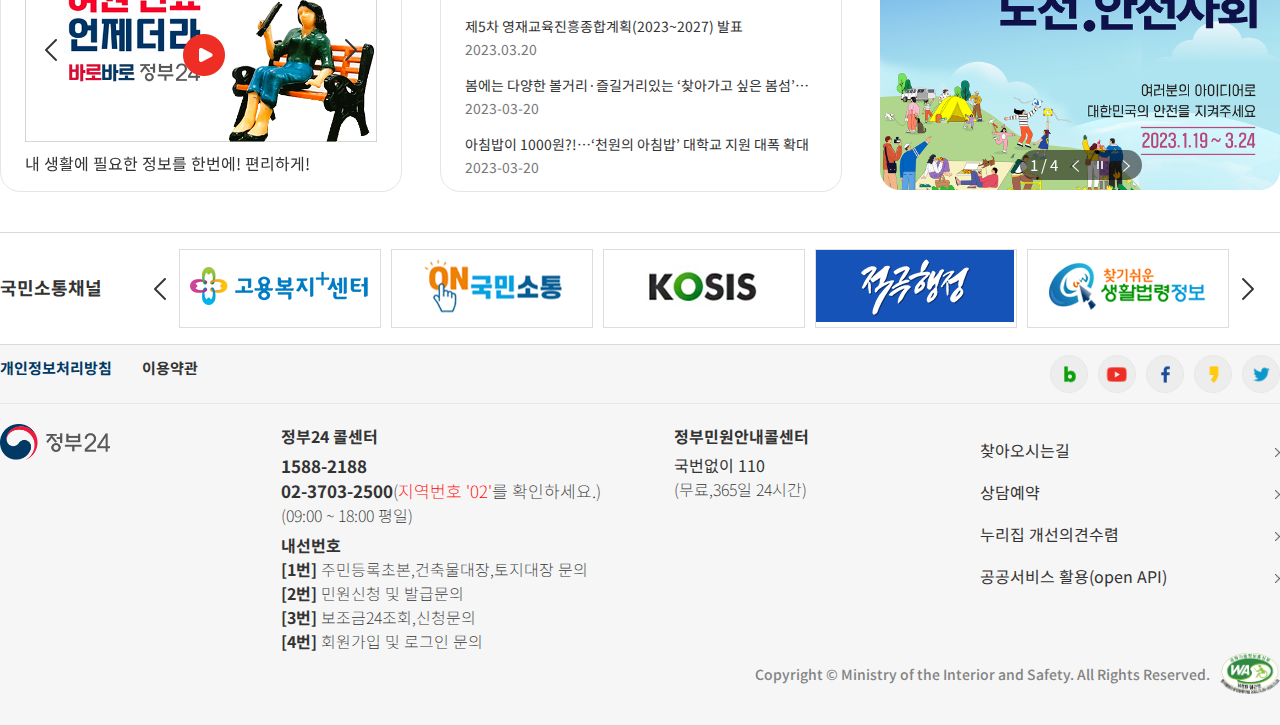
==== commit 17e1ae4d: "3/21" ====
--- a/index.html
+++ b/index.html
@@ -67,7 +67,7 @@
                             <a href="#"><img src="img/img-gov-logo.png"></a>
                         </div>
                         <ul class="menu">
-                            <li><a href="">서비스</a></li>
+                            <li><a href="service.html">서비스</a></li>
                             <li><a href="">보조금24</a></li>
                             <li><a href="">정책정보</a></li>
                             <li><a href="">고객센터</a></li>
@@ -89,31 +89,31 @@
                         <ul>
                             <li>
                                 <img src="img/nav-1.png">
-                                <p>서비스</p>
+                                <p><a href="service.html">서비스</a></p>
                             </li>
                             <li>
                                 <p class="nav_box_title">민원신청</p>
                                 <ul>
-                                    <li>신청·조회·발급</li>
+                                    <li><a href="service.html">신청·조회·발급</a></li>
                                 </ul>
                             </li>
                             <li>
                                 <p class="nav_box_title">서비스신청</p>
                                 <ul>
-                                    <li>원스톱/생애주기/꾸러미서비스</li>
-                                    <li>연령/대상별 서비스</li>
-                                    <li>분야별 서비스</li>
-                                    <li>기업단체 서비스</li>
-                                    <li>외국인 서비스</li>
+                                    <li><a href="service.html">원스톱/생애주기/꾸러미서비스</a></li>
+                                    <li><a href="service.html">연령/대상별 서비스</a></li>
+                                    <li><a href="service.html">분야별 서비스</a></li>
+                                    <li><a href="service.html">기업단체 서비스</a></li>
+                                    <li><a href="service.html">외국인 서비스</a></li>
                                 </ul>
                             </li>
                             <li>
                                 <p class="nav_box_title">간편 확인/안내</p>
                                 <ul>
-                                    <li>사실/진위확인</li>
-                                    <li>행정정보공동이용<br>(e하나로민원)</li>
-                                    <li>공공자원공유</li>
-                                    <li>돌봄시설 등 위치 찾기</li>
+                                    <li><a href="service.html">사실/진위확인</a></li>
+                                    <li><a href="service.html">행정정보공동이용<br>(e하나로민원)</a></li>
+                                    <li><a href="service.html">공공자원공유</a></li>
+                                    <li><a href="service.html">돌봄시설 등 위치 찾기</a></li>
                                 </ul>
                             </li>
                         </ul>
--- a/style.css
+++ b/style.css
@@ -109,6 +109,9 @@
     background-color: rgba(253,253,253,0.3);
     color: #fff;
     font-size: 12px;
+}
+#zoom_per>p{
+    color: #fff !important;
 }
 /* foreigners 누르면 나오는 메뉴 */
 .foreigners_menu{
@@ -1423,4 +1426,279 @@
 }
 .rhkrlqn>img{
     width: 100%;
+}
+
+/* service.html */
+.service_section{
+    width: 100%;
+    position: relative;
+    top: 75px;
+}
+/* 상단 네비게이션 */
+.service_content_top{
+    width: 100%;
+    background-color: #f7f5f5;
+    border-bottom: 1px solid #ebe9e9;
+}
+.service_content_top_inner{
+    max-width: 1140px;
+    margin: 0 autos;
+}
+.service_content_top_inner>div{
+    width: 100%;
+    overflow: hidden;
+    padding-bottom: 3px;
+}
+.service_content_top_navi{
+    float: right;
+}
+.service_content_top_navi>li{
+    line-height: 32px;
+    padding-top: 4px;
+    font-size: 13px;
+    float: left;
+}
+.service_content_top_navi>li:not(:first-child){
+    padding-left: 20px;
+}
+.service_content_top_navi>li>span{
+    height: 15px;
+    width: 7px;
+    background-color: #006ae2;
+    position: relative;
+}
+.service_content_top_navi>li>span>img{
+    height: 150%;
+    position: absolute;
+    top: -4px;
+    left: -1px;
+}
+/* 타이틀 */
+.service_title{
+    width: 1140px;
+    margin: 0 auto;
+    border-bottom: 2px solid #333;
+    padding-bottom: 10px;
+    position: relative;
+}
+.service_title>h1{
+    margin-top: 20px;
+    line-height: 1.3;
+    letter-spacing: -1px;
+    font-size: 24px;
+    font-weight: 700;
+}
+.service_sns{
+    position: absolute;
+    right: 10px;
+    bottom: 10px;
+    line-height: 1.5;
+}
+.service_sns>li{
+    float: left;
+}
+.service_sns>li:not(:first-child){
+    margin-left: 3px;
+}
+.service_sns>li>a{
+    width: 26px;
+    height: 26px;
+    display: block;
+}
+.facebook{
+    background: url(service/ico_page_util.png) no-repeat 0 0;
+}
+.twitter{
+    background: url(service/ico_page_util.png) no-repeat 0 -50px;
+}
+.linkb{
+    background: url(service/ico_page_util.png) no-repeat 0 -399px;
+}
+.print{
+    background: url(service/ico_page_util.png) no-repeat 0 -200px;
+    border: 1px solid #868686;
+    border-radius: 3px;
+}
+/* 본문 */
+.service_content{
+    margin: 0 auto;
+    width: 1140px;
+    overflow: hidden;
+    position: relative;
+}
+.service_content_inner{
+    width: 905px;
+    float: left;
+    padding-top: 20px;
+}
+.ser_con{
+    margin-left: 0px;
+    margin-right: 25px;
+    padding-bottom: 50px;
+}
+.service_form{
+    margin-bottom: 20px;
+}
+.form{
+    width: 100%;
+    background-color: #f5f5f5;
+    margin-bottom: 1px;
+    height: 70px;
+    position: relative;
+}
+.form>label{
+    width: 80px;
+    height: 100%;
+    background-color: #959595;
+    font-size: 17px;
+    line-height: 70px;
+    text-align: center;
+    color: #fff;
+    display: block;
+    float: left;
+}
+.select_zone{
+    position: absolute;
+    width: 800px;
+    height: 100%;
+    margin-left: 80px;
+}
+.select_zone_inner{
+    margin: 15px;
+}
+.select_box{
+    float: left;
+    width: 32%;
+    height: 40px;
+    margin-right: 2%;
+    box-sizing: border-box;
+}
+.select_box:nth-child(3){
+    margin-right: 0px;
+}
+.select_box>select{
+    width: 100%;
+    height: 100%;
+    border: 1px solid #757380;
+    background-color: #fff;
+    line-height: 40px;
+    color: #000;
+    padding: 4px 5px 4px 5px;
+    vertical-align: middle;
+}
+.check_box{
+    position: relative;
+}
+.check_box_inner{
+    margin: 8px 0px;
+}
+.check_box_inner>input{
+    position: absolute;
+    width: 22px;
+    height: 22px;
+}
+.check_box_inner>label{
+    display: block;
+    margin-left: 30px;
+    line-height: 20px;
+}
+.form3{
+    height: 70px;
+}
+.form_inner{
+    display: block;
+    padding: 15px 20px;
+    min-height: 40px;
+}
+.col{
+    display: block;
+    float: left;
+}
+.col_wrapper>ul{
+    padding: 0;
+    display: block;
+    overflow: hidden;
+}
+.col_wrapper>ul>li{
+    display: inline-block;
+    margin: 0 30px 0 0;
+    padding: 0 !important;
+}
+.col_wrapper>ul>li>div{
+    margin: 8px 0;
+    position: relative;
+    height: 24px;
+    display: inline-block;
+}
+.col_wrapper>ul>li>div input{
+    width: 22px;
+    height: 22px;
+    position: absolute;
+    top: 1px;
+    left: 1px;
+}
+.col_wrapper>ul>li>div label{
+    font-weight: bold;
+    height: 24px;
+    margin: 0;
+    padding-left: 30px;
+    font-size: 15px;
+    line-height: 15px;
+}
+.service_search{
+    width: 330px;
+    margin-right: 30px;
+    padding-right: 80px;
+    position: relative;
+}
+.service_search input[type="search"]{
+    width: 322px;
+    min-width: 299px;
+    height: 40px;
+    background-color: #fff;
+    padding: 0 20px;
+    border: 1px solid #c0c0c0;
+    font-size: 16px;
+    line-height: 38px;
+}
+.search_btn{
+    display: inline-block;
+    width: 70px;
+    position: absolute;
+    right: 0px;
+    top: 0px;
+    height: 40px;
+    font-size: 14px;
+    line-height: 38px;
+    text-align: center;
+    color: #fff;
+    background-color: #666;
+}
+.re_search{
+    margin: 8px 0;
+    height: 24px;
+    display: inline-block;
+    position: relative;
+}
+.re_search>input{
+    width: 22px;
+    height: 22px;
+    position: absolute;
+    top: 1px;
+    left: 1px;
+}
+.re_search label{
+    height: 24px;
+    display: inline-block;
+    margin: 0;
+    padding-left: 30px;
+    font-size: 15px;
+    color: #333;
+    line-height: 15px;
+    vertical-align: middle;
+}
+/* 사이드 */
+.service_aside{
+    float: right;
+    width: 234px;
 }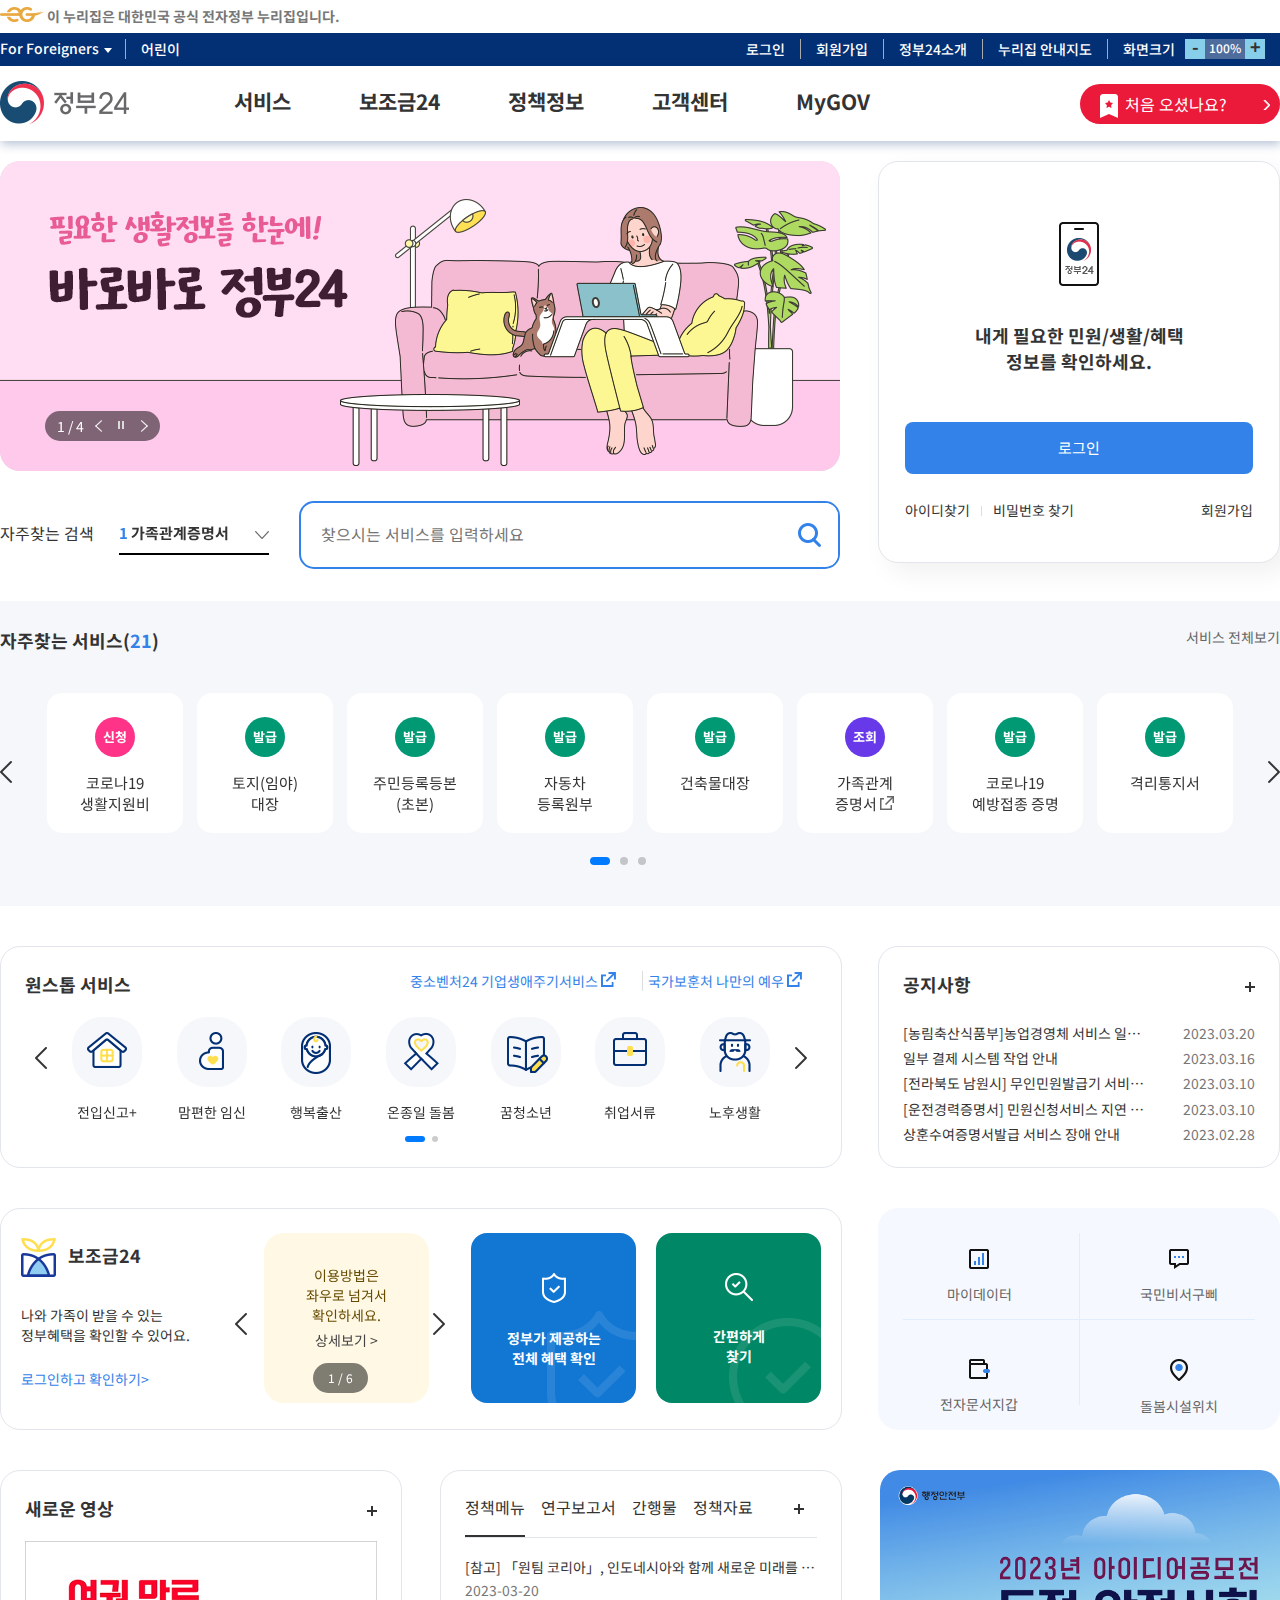
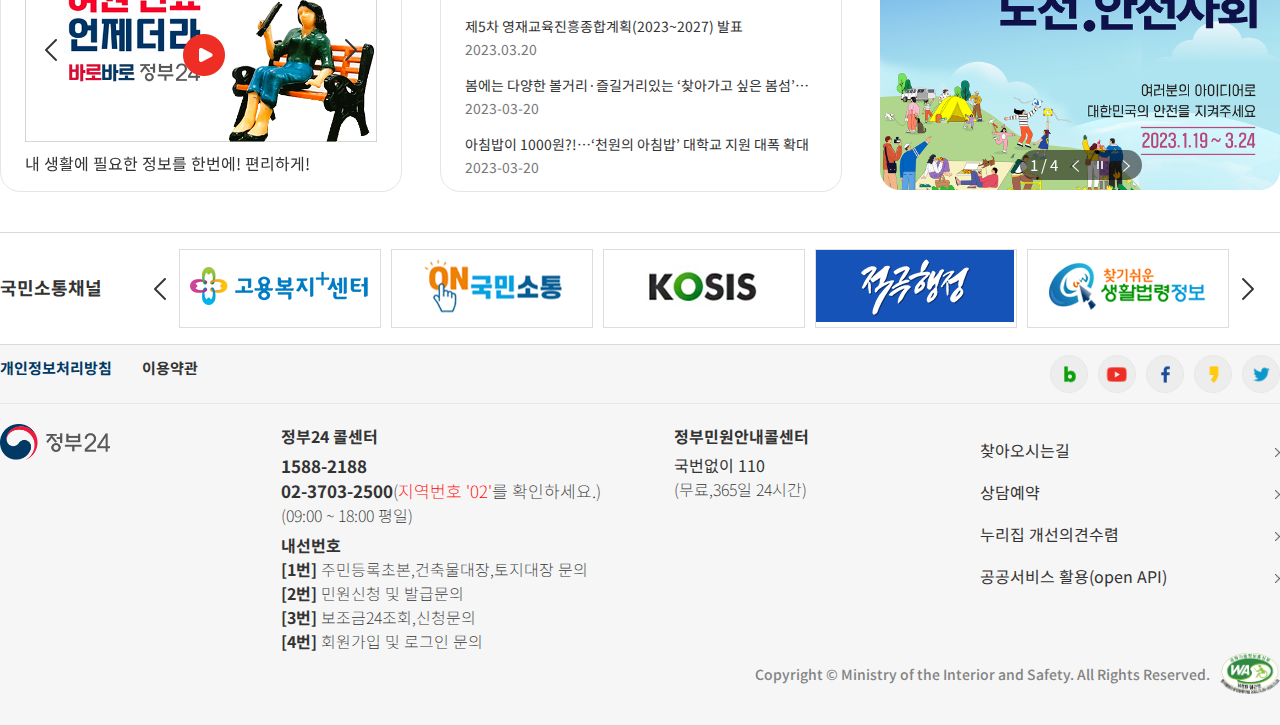
==== commit d8dec9eb: "3/27" ====
--- a/index.html
+++ b/index.html
@@ -16,13 +16,16 @@
 </head>
 <body>
     <div id="wrap">
+        <!-- 헤더 -->
         <header>
+            <!-- 헤더 상단 -->
             <div class="header_top">
                 <p>
                     <img src="img/top_icon.png">
                     이 누리집은 대한민국 공식 전자정부 누리집입니다.
                 </p>
             </div>
+            <!-- 외국인 및 헤더 중앙 메뉴 -->
             <div class="header_middle">
                 <div class="header_middle_inner">
                     <div class="foreigner">
@@ -60,15 +63,16 @@
                     </div>
                 </div>
             </div>
+            <!-- 로고 및 메뉴(헤더 하단) -->
             <nav>
                 <div class="header_bottom">
                     <div class="header_bottom_inner">
                         <div class="logo">
-                            <a href="#"><img src="img/img-gov-logo.png"></a>
+                            <a href="index.html"><img src="img/img-gov-logo.png"></a>
                         </div>
                         <ul class="menu">
                             <li><a href="service.html">서비스</a></li>
-                            <li><a href="">보조금24</a></li>
+                            <li><a href="bojo.html">보조금24</a></li>
                             <li><a href="">정책정보</a></li>
                             <li><a href="">고객센터</a></li>
                             <li><a href="">MyGOV</a></li>
@@ -127,10 +131,10 @@
                             </li>
                             <li>
                                 <ul>
-                                    <li>보조금24란</li>
-                                    <li>나의 혜택</li>
-                                    <li>간편 찾기</li>
-                                    <li>전체 혜택</li>
+                                    <li><a href="bojo.html">보조금24란</a></li>
+                                    <li><a href="bojo.html">나의 혜택</a></li>
+                                    <li><a href="bojo.html">간편 찾기</a></li>
+                                    <li><a href="bojo.html">전체 혜택</a></li>
                                 </ul>
                             </li>
                         </ul>
--- a/style.css
+++ b/style.css
@@ -165,8 +165,10 @@
     margin-top: 15px;
 }
 .menu{
-    margin-top: 20px;
-    margin-left: 0px;
+    position: absolute;
+    left: 200px;
+    top: 20px;
+    
 }
 .menu>li{
     float: left;
@@ -1526,16 +1528,19 @@
     overflow: hidden;
     position: relative;
 }
+/* 본문 content */
 .service_content_inner{
     width: 905px;
     float: left;
     padding-top: 20px;
+    padding-bottom: 50px;
 }
 .ser_con{
     margin-left: 0px;
     margin-right: 25px;
     padding-bottom: 50px;
 }
+/* form */
 .service_form{
     margin-bottom: 20px;
 }
@@ -1661,7 +1666,7 @@
     font-size: 16px;
     line-height: 38px;
 }
-.search_btn{
+.service_search_btn{
     display: inline-block;
     width: 70px;
     position: absolute;
@@ -1697,8 +1702,1246 @@
     line-height: 15px;
     vertical-align: middle;
 }
-/* 사이드 */
+/* list */
+.service_list{
+    width: 100%;
+}
+.service_list_top{
+    display: block;
+    text-align: right;
+    margin: 40px 0px 10px; 
+}
+.service_list_top a{
+    font-size: 15px;
+    color: rgb(51,51,51);
+}
+.service_list_top a:not(:first-child){
+    display: inline-block;
+    position: relative;
+    margin-left: 10px;
+    padding-left: 10px;
+}
+.service_list_top a:not(:first-child)::after{
+    display: inline-block;
+    content: "";
+    position: absolute;
+    top: 50%;
+    left: 0px;
+    width: 1px;
+    height: 10px;
+    margin-top: -5px;
+    background: rgb(219, 219, 219);
+}
+.service_list_text{
+    border-top: 2px solid rgb(204,204,204);
+    border-bottom:2px solid rgb(204,204,204);
+    margin: 0px 0px 50px;
+}
+.service_list_text>li{
+    position: relative;
+    border-bottom: 2px solid rgb(204,204,204);
+    padding: 18px 150px 18px 7px;
+    vertical-align: middle;
+}
+.service_list_text>li:last-child{
+    border-bottom: none;
+}
+.service_list_text>li>p:first-child{
+    margin-bottom: 6px;
+    font-size: 16px;
+    color: rgba(51,51,51);
+}
+.service_list_text>li>p:hover{
+    text-decoration: underline;
+}
+.service_list_text>li>p:nth-child(2){
+    font-size: 15px;
+    color: rgb(51, 51, 51);
+    max-height: 44px;
+    overflow: hidden;
+    margin-bottom: 6px;
+    -webkit-line-clamp: 2;
+    display: -webkit-box;
+    -webkit-box-orient: vertical;
+    text-overflow: ellipsis;
+    overflow-wrap: break-word;
+}
+.blue_tag{
+    display: inline-block;
+    height: 22px;
+    background-color: rgb(55,130,233);
+    border-radius: 11px;
+    line-height: 22px;
+    font-size: 14px;
+    color: #fff;
+    padding: 0px 10px !important;
+    margin-right: 10px;
+}
+.service_list_text_tag>span:not(:first-child){
+    display: inline-block;
+    font-size: 15px;
+    color: rgb(102,102,102);
+    margin: 0px 10px 0px 0px !important;
+    padding: 0px 10px 0px 0px !important;
+}
+.dot_tag{
+    position: relative;
+}
+.dot_tag::after{
+    position: absolute;
+    right: 0px;
+    top: 50%;
+    left: auto;
+    width: 2px;
+    height: 2px;
+    background-color: rgb(88, 92, 96);
+    margin-top: -1px;
+    content: "";
+}
+.print_btn{
+    position: absolute;
+    right: 0px;
+    top: 50%;
+    width: 103px;
+    height: 40px;
+    margin-top: -20px;
+    background-color: rgb(41,74,127);
+    text-align: center;
+    line-height: 40px;
+    color: #fff;
+    font-size: 15px;
+}
+/* 페이징 */
+.service_page{
+    line-height: 30px;
+    text-align: center;
+    margin: 40px auto;
+    overflow: hidden;
+}
+.service_page>ul>li{
+    display: inline-block;
+}
+.service_page>ul>li>a{
+    display: inline-block;
+    width: 30px;
+    height: 30px;
+    padding: 0;
+    margin: 0;
+    vertical-align: middle;
+    font-size: 13px;
+}
+.active{
+    background-color: rgb(2235,25,58);
+    color: #fff;
+}
+.service_page>ul>li>a:hover{
+    background-color: rgb(2235,25,58);
+    color: #fff;
+}
+/* aside */
 .service_aside{
+    margin-right: 0px;
+    height: 100%;
     float: right;
     width: 234px;
+    padding-top: 20px;
+    margin: 0px 0px 100px;
+}
+.service_aside_inner{
+    margin: 0px 17px;
+}
+.aside_list{
+    margin-top: 20px;
+    position: relative;
+}
+.aside_list>p{
+    font-size: 14px;
+    line-height: 1.6;
+}
+.aside_list>ul{
+    padding-top: 3px;
+    border-top: 1px solid#dbdbdb;
+    margin-top: 6px;
+    font-size: 13px;
+    line-height: 1.5;
+}
+.aside_list>ul>li{
+    position: relative;
+    margin-left: 0px;
+    padding-top: 5px;
+    width: 90%;
+    text-overflow: ellipsis;
+    white-space: nowrap;
+    list-style: square;
+    overflow: hidden;
+    padding-left: 7px;
+    background: url(service/as_list_dot.gif) no-repeat 0 13px;
+}
+.aside_number{
+    position: absolute;
+    left: 0px;
+    top:8px;
+    display: block;
+    width: 15px;
+    height: 14px;
+    line-height: 12px;
+    font-size: 12px;
+    text-align: center;
+    color: #555;
+    border: 1px solid #e0e0e0;
+    background-color: #fff;
+    box-sizing: border-box;
+}
+.aside_list3>ul>li{
+    padding-left: 20px;
+}
+.aside_list>ul>li>a:hover{
+    text-decoration: underline;
+}
+/* 라인 */
+.service_content_inner::after{
+    content: "";
+    position: absolute;
+    z-index: -1;
+    top: 0px;
+    right: 235px;
+    width: 1px;
+    height: 100%;
+    background: rgb(151, 151, 151);
+}
+
+/* bojo.html */
+.bojo_search{
+    position: absolute;
+    right: 20px;
+    align-self: center;
+    box-sizing: border-box;
+}
+.bojo_search_box{
+    width: 320px;
+    position: relative;
+}
+.bojo_search_box>input{
+    width: 100%;
+    height: 44px;
+    padding: 0 25px;
+    border: 3px solid #3352a4;
+    border-radius: 30px;
+    color: #555;
+    font-size: 14px;
+}
+.bojo_search_btn{
+    position: absolute;
+    width: 32px;
+    height: 32px;
+    border-radius: 100%;
+    box-sizing: border-box;
+    top: 50%;
+    right: 7px;
+    border: none;
+    overflow: hidden;
+    background: #3352a4 url(bojo/ico_btn_search.png) 50% 50% no-repeat;
+    background-size: 32px 32px;
+    transform: translateY(-50%);
+    cursor: pointer;
+}
+/* 보조금 24 본문 */
+.bojo_content{
+    width: 100%;
+}
+.bojo_content_inner{
+    margin-top: 60px;
+    margin-bottom: 100px;
+}
+.bojo_content_inner_box{
+    width: 1140px;
+    margin: 0 auto;
+    position: relative;
+}
+.bojo_inner_big_t{
+    text-align: center;
+    line-height: 1.5;
+}
+.bojo_inner_big_t p:first-child{
+    font-size: 34px;
+    color: rgb(68,68,68);
+}
+.bojo_inner_big_t p:first-child>span,
+.bojo_inner_big_t p:nth-child(2)>span
+{
+    font-weight: bold;
+}
+.bojo_inner_big_t p:nth-child(2){
+    font-size: 38px;
+    color: rgb(34,34,34);
+}
+.yellow{
+    position: relative;
+}
+.yellow::before{
+    content: "";
+    display: block;
+    position: absolute;
+    left: 0px;
+    bottom: 6px;
+    width: 100%;
+    height: 14px;
+    background-color: rgb(255, 223, 80);
+    opacity: 0.5;
+    z-index: -1;
+}
+.bojo_sub_text{
+    margin-top: 40px;
+    text-align: center;
+    font-size: 18px;
+    color: rgb(102,102,102);
+}
+.bojo_btn_wrap{
+    margin-top: 30px;
+    text-align: center;
+}
+.bojo_btn_wrap>a{
+    display: inline-block;
+    background-color: rgb(255,223,80);
+    border: 1px solid rgb(220,192,69);
+    padding: 0px 20px;
+    height: 50px;
+    border-radius: 8px;
+    color: #000;
+    font-size: 16px;
+    line-height: 48px;
+    font-weight: bold;
+}
+/* 보조금 24 슬라이드 */
+
+.bojo_main_slide{
+    width: 100%;
+    margin-top: 30px;
+    position: relative;
+}
+.bojo_container{
+    padding-top: 40px;
+    height: 380px;
+    overflow: hidden;
+}
+.bojo_swiper_slide{
+    overflow: hidden;
+    width: 364px;
+    margin-left: 0px;
+}
+.bojo_slide_inner{
+    position: relative;
+    box-sizing: border-box;
+    border-radius: 16px;
+    overflow: hidden;
+}
+.col1{
+    background-color: #f4eede;
+}
+.col2{
+    background-color: #ebf1df;
+}
+.col3{
+    background-color: #dfefe3;
+}
+.col4{
+   background-color: #d7f0eb;
+}
+.col5{
+    background-color: #d9eef2;
+}
+.col6{
+    background-color:#e3ebf7;
+}
+.col7{
+    background-color: #eee8f7;
+}
+.col8{
+    background-color: #f8e5eb;
+}
+.col9{
+    background-color: #f6e8e3;
+}
+.bojo_slide_inner>div{
+    border-radius: 16px;
+    height: 280px;
+    padding: 24px;
+    overflow: hidden;
+}
+.wnd{
+    display: inline-block;
+    padding: 6px;
+    font-size: 13px;
+    color: rgb(0, 106, 226);
+    line-height: 15px;
+    border: 1px solid rgb(153, 195, 243);
+    border-radius: 4px;
+}
+.swiper-slide-active>.bojo_slide_inner>div>.wnd{
+    border: 1px solid #fff;
+    color: #fff;
+}
+.bojo_slide_title{
+    margin-top: 18px;
+    font-size: 24px;
+    font-weight: bold;
+    color: rgb(34,34,34);
+}
+.bojo_slide_text{
+    display: -webkit-box;
+    margin-top: 16px;
+    font-size: 18px;
+    color: rgb(68, 68, 68);
+    overflow: hidden;
+    -webkit-line-clamp: 5;
+    word-break: break-all;
+    -webkit-box-orient: vertical;
+}
+
+.bojo_imgs{
+    position: absolute;
+    right: 0;
+    bottom: -300px;
+}
+
+/* 보조금24슬라이드에 hover하면 나오는 내용 */
+.bojo_hover{
+    position: absolute;
+    top: 0;
+    left: 0;
+    z-index: 4;
+    display: none;
+    height: 328px !important;
+    padding: 24px 24px 24px 24px;
+    background-color: #fff;
+    border: 1px solid #000;
+    box-sizing: border-box;
+    transition: 0.4s;
+    cursor: pointer;
+}
+.bojo_hover1_span{
+    font-size: 18px;
+    font-weight: bold;
+    color: rgb(34,34,34);
+}
+.bojo_hover1_p{
+    display: -webkit-box;
+    margin-top: 3px;
+    font-size: 16px;
+    color: rgb(68,68,68);
+    overflow: hidden;
+    -webkit-box-orient: vertical;
+    -webkit-line-clamp: 3;
+}
+.bojo_hover2{
+    margin-top: 18px;
+}
+.bojo_hover_btn{
+    position: absolute;
+    left: -25px;
+    bottom: 20px;
+    margin-top: 0px;
+    text-align: center;
+    width: 100%;
+    padding: 0px 30px;
+}
+.bojo_hover_btn>a{
+    border: 1px solid rgb(188,143,26);
+    display: inline-block;
+    width: calc((100%-12px)/2);
+    height: 44px;
+    border-radius: 8px;
+    color: #000;
+    vertical-align: middle;
+}
+.bojo_hover_btn>a>span{
+    font-size: 16px;
+    font-weight: bold;
+    color: rgb(188,143,26);
+    line-height: 44px;
+}
+.col1>.bojo_hover{
+    border: 1px solid #bc8f1a;
+}
+.col2>.bojo_hover{
+    border: 1px solid #75a41b;
+}
+.col3>.bojo_hover{
+    border: 1px solid #34a852;
+}
+.col4>.bojo_hover{
+    border: 1px solid #09a788;
+}
+.col5>.bojo_hover{
+    border: 1px solid #19a3be;
+}
+.col6>.bojo_hover{
+    border: 1px solid #5986c7;
+}
+.col7>.bojo_hover{
+    border: 1px solid #a781d8;
+}
+.col8>.bojo_hover{
+    border: 1px solid #e56f6f;
+}
+.col9>.bojo_hover{
+    border: 1px solid #e4754e;
+}
+/* 보조금 slide css */
+.swiper-slide-active>.bojo_slide_inner{
+    box-shadow:0px 6px 10px 0px rgba(3,48,117,0.16);
+}
+.swiper-slide-active>.col1{
+    background-color: #bc8f1a;
+}
+.swiper-slide-active>.col2{
+    background-color: #75a41b;
+}
+.swiper-slide-active>.col3{
+    background-color: #34a852;
+}
+.swiper-slide-active>.col4{
+    background-color: #09a788;
+}
+.swiper-slide-active>.col5{
+    background-color: #19a3be;
+}
+.swiper-slide-active>.col6{
+    background-color: #5986c7;
+}
+.swiper-slide-active>.col7{
+    background-color: #a781d8;
+}
+.swiper-slide-active>.col8{
+    background-color: #e56f6f;
+}
+.swiper-slide-active>.col9{
+    background-color: #e4754e;
+}
+
+.swiper-slide-active>.bojo_slide_inner>div>.bojo_slide_title,
+.swiper-slide-active>.bojo_slide_inner>div>.bojo_slide_text{
+    color: #fff;
+}
+.swiper-slide-active>.bojo_slide_inner>div>.bojo_slide_text{
+    width: 50%;
+    float: left;
+}
+.swiper-slide-active>.bojo_slide_inner>div>img{
+    bottom: 0px;
+    animation: imgtop 1s;
+}
+@keyframes imgtop{
+    0%{
+        bottom: -300px;
+    }
+}
+/* 보조금 24 slide 컨트롤러 */
+.bojo_slide_navi{
+    position: absolute;
+    right: 0;
+    top: 0;
+    z-index: 50;
+}
+.bojo_slide_navi_arrow{
+    position: absolute;
+    right: 0;
+    top: 0;
+    width: 83px;
+    height: 30px;
+    border: 1px solid rgb(189,189,189);
+    border-radius: 15px;
+    background-color: rgb(244,244,244);
+}
+.bojo_slide_navi_arrow::before{
+    content: "";
+    display: block;
+    position: absolute;
+    left: 26px;
+    top: 9px;
+    width: 1px;
+    height: 10px;
+    background-color: rgb(189, 189, 189);
+}
+.bojo_slide_prev{
+    width: 28px;
+    height: 28px;
+    position: absolute;
+    right: 54px;
+    top:0px;
+    cursor: pointer;
+    background: url(bojo/btn_main_paging_prev.png) 0px 0px /auto 100% no-repeat;
+}
+.bojo_slide_next{
+    width: 28px;
+    height: 28px;
+    position: absolute;
+    right: 26px;
+    top:0px;
+    cursor: pointer;
+    background: url(bojo/btn_main_paging_next.png) 0px 0px /auto 100% no-repeat;
+}
+.bojo_slide_stop,
+.bojo_slide_play{
+    width: 26px;
+    height: 28px;
+    position: absolute;
+    right: 0px;
+    cursor: pointer;
+}
+.bojo_slide_stop{
+    background: url(bojo/ico_s_stop_02.png) 0px 6px /auto 60% no-repeat;
+}
+.bojo_slide_play{
+    background: url(bojo/ico_s_start_02.png) 0px 5px /auto 60% no-repeat;
+    display: none;
+}
+.bojo_pagination{
+    padding-right: 93px;
+    width: auto;
+    font-size: 15px;
+    color: rgb(102,102,102);
+    line-height: 30px;
+}
+.bojo_pagination>span:first-child{
+    color: #1177d3;
+}
+.bojo_more{
+    width: 100%;
+    height: 30px;
+    position: absolute;
+    bottom: 10px;
+}
+.bojo_more>a{
+    float: right;
+    font-weight: bold;
+    font-size: 16px;
+    line-height: 24px;
+    padding-right: 30px;
+}
+.bojo_more>a::before{
+    content: "";
+    display: block;
+    position: absolute;
+    right: 0px;
+    top: 12px;
+    width: 16px;
+    height: 16px;
+    transform: translateY(-50%);
+    background: url(bojo/icon-arrow-black.png) 0px 0px / auto 100% no-repeat;
+}
+/* 간편찾기 */
+.bojo_main_btm{
+    margin-top: 60px;
+    margin-bottom: 60px;
+}
+.bojo_main_btm_inner{
+    width: 1140px;
+    position: relative;
+    margin: 0 auto;
+    line-height: 1.5;
+}
+.bojo_main_btm_inner>h2{
+    display: inline-block;
+    font-size: 24px;
+    color: #000;
+    vertical-align: middle;
+}
+.bojo_main_btm_inner>p{
+    display: inline-block;
+    margin-left: 5px;
+    font-size: 18px;
+    color: rgb(102, 102, 102);
+    vertical-align: middle;
+}
+.bojo_btn_search_wrap{
+    margin-top: 14px;
+}
+.tab_menu > .tab_list + .tab_list{
+    margin-left: 24px;
+}
+.tab_list{
+    width: calc((100% -48px) /3);
+    text-align: left;
+    border: 1px solid #dbc9dc;
+    border-radius: 8px;
+    float: left;
+    background-color: #fff;
+}
+.tab_list:active .tab_list>span{
+    color: red;
+}
+.tab_list>span{
+    display: block;
+    padding: 19px 32px 19px;
+    font-size: 20px;
+    color: #333;
+    font-weight: 500;
+}
+.tab_list:checked{
+    color: red;
+}
+.tab_active{
+    border-color: #acd0f6;
+    background-color: #f6fbfe;
+    box-shadow: 0px 6px 10px 0 rgba(3,48,117,0.1);
+}
+.tab_active>span{
+    position: relative;
+}
+.tab_active>span::after{
+    content: "";
+    display: block;
+    position: absolute;
+    top: 50%;
+    right: 32px;
+    margin-top: 0px;
+    width: 40px;
+    height: 40px;
+    background: url(bojo/bg_tab_on_03.png) no-repeat 0px 0px;
+    background-size: auto 100%;
+    transform: translateY(-50%);
+}
+.tab_menu::after{
+    clear: both;
+    content: "";
+    display: block;
+}
+.tab_pannel{
+    display: none;
+}
+.tab_content{
+    display: none;
+    padding-top: 24px;
+    position: relative;
+}
+.tab_content_inner{
+    border: 1px solid #dbc9dc;
+    border-radius: 16px;
+    overflow: hidden;
+}
+.tab_top{
+    padding: 21px 24px 0px 24px;
+    height: 70px;
+    text-align: left;
+    background-color: #fff;
+    position: relative;
+    width: 100%;
+    box-sizing: border-box;
+}
+.tab_top>p{
+    font-size: 18px;
+}
+.tab_mid{
+    padding: 24px;
+    height: 312px;
+    background-color: #eff1f5;
+}
+.tab_mid_inner{
+    padding: 16px;
+    height: 212px;
+    border-radius: 8px;
+    background-color: #fff;
+}
+.tab_mid_inner_left{
+    float: left;
+    overflow-y: scroll;
+    padding-right: 23px;
+    width: 350px;
+    height: 212px;
+}
+.city_btn{
+    float: left;
+    position: relative;
+    padding: 0 16px;
+    width: calc((100% - 8px) / 2);
+    height: 36px;
+    font-size: 16px;
+    color: #666;
+    text-align: left;
+    border: 1px solid #ededed;
+    border-radius: 4px;
+    background-color: #fff;
+}
+.city_btn:nth-child(2n){
+    margin-left: 8px;
+}
+.city_btn:nth-child(2)~button{
+    margin-top: 8px;
+}
+.tab_mid_inner_right{
+    float: left;
+    overflow-y: scroll;
+    width: calc(100%-350px);
+    height: 212px;
+    box-sizing: border-box;
+}
+.tab_mid_inner_right_box{
+    padding-left: 10px;
+    width: 655px;
+}
+.radio_wrpa{
+    margin: 0 !important;
+}
+.radio_box{
+    width: calc((655px - 24px) / 4) ;
+    float: left;
+}
+.radio_wrpa>.radio_box +.radio_box{
+    margin-left: 8px;
+}
+.radio_box:nth-child(4n + 1){
+    margin-left: 0 !important;
+}
+.radio_box:nth-child(4)~div{
+    margin-top: 8px;
+}
+.radio_box>label{
+    box-sizing: border-box;
+    display: block;
+    width: 100%;
+    position: relative;
+    padding-left: 16px;
+    height: 36px;
+    border: 1px solid #ededed;
+    border-radius: 4px;
+    background-color: #fff;
+    cursor: pointer;
+}
+.radio_box>label>span{
+    padding-left: 0px;
+    font-size: 16px;
+    color: #666;
+    line-height: 34px;
+}
+.tab_btm{
+    position: absolute;
+    width: 100%;
+    bottom: 20px;
+    left: -10px;
+    text-align: center;
+}
+.tab_btm>a{
+    max-width: 77px;
+    border: 1px solid #033075;
+    background-color: #033075;
+    padding: 0px 24px;
+    display: inline-block;
+    border-radius: 22px;
+    text-align: center;
+    height: 44px;
+}
+.tab_btm>a>span{
+    color: #fff;
+    font-size: 16px;
+    line-height: 42px;
+    font-weight: bold;
+}
+/* 소상공인 tab */
+.tab_mid2{
+    height: 92px;
+}
+.tab_mid_ridio_wrap>div{
+    padding: 0 39px;
+    box-sizing: border-box;
+}
+.radio_box2{
+    width: 20%;
+    float: left;
+}
+.radio_box2>input{
+    position: absolute;
+    width: 1px;
+    height: 1px;
+    margin: -1px;
+    padding: 0;
+    border: 0;
+    font-size: 1px;
+}
+.radio_box2>label{
+    display: block;
+}
+.radio_box2>label>span{
+    position: relative;
+    font-size: 16px;
+    padding-left: 34px;
+    color: #666;
+    cursor: pointer;
+}
+.radio_box2>label>span::after{
+    content: '';
+    display: block;
+    position: absolute;
+    left: 0;
+    top: 50%;
+    width: 24px;
+    height: 24px;
+    border: 1px solid #444;
+    border-radius: 50%;
+    background-color: #fff;
+    transform: translateY(-50%);
+}
+.radio_box2>input:checked +label>span::before{
+    content: '';
+    display: block;
+    position: absolute;
+    left: 0;
+    top: 50%;
+    width: 24px;
+    height: 24px;
+    border-radius: 50%;
+    background-color: #fff;
+    transform: translateY(-50%);
+    border: 7px solid #006ae2;
+    box-sizing: border-box;
+    z-index: 100;
+}
+
+/* 법인 */
+.radio_box3{
+    width: 20%;
+    float: left;
+}
+.radio_box3>input{
+    position: absolute;
+    width: 1px;
+    height: 1px;
+    margin: -1px;
+    padding: 0;
+    border: 0;
+    font-size: 1px;
+}
+.radio_box3>label{
+    display: block;
+}
+.radio_box3>label>span{
+    position: relative;
+    font-size: 16px;
+    padding-left: 34px;
+    color: #666;
+    cursor: pointer;
+}
+.radio_box3>label>span::after{
+    content: '';
+    display: block;
+    position: absolute;
+    left: 0;
+    top: 50%;
+    width: 24px;
+    height: 24px;
+    border: 1px solid #444;
+    border-radius: 50%;
+    background-color: #fff;
+    transform: translateY(-50%);
+}
+.radio_box3>input:checked +label>span::before{
+    content: '';
+    display: block;
+    position: absolute;
+    left: 0;
+    top: 50%;
+    width: 24px;
+    height: 24px;
+    border-radius: 50%;
+    background-color: #fff;
+    transform: translateY(-50%);
+    border: 7px solid #006ae2;
+    box-sizing: border-box;
+    z-index: 100;
+}
+
+/* 영상으로 보는 보조금 24 */
+
+.bojo_bottom{
+    position: relative;
+    padding-top: 58px;
+    box-sizing: border-box;
+}
+.bojo_bottom::before{
+    content: '';
+    display: block;
+    position: absolute;
+    left: 0;
+    top: 0;
+    width: 100%;
+    height: 395px;
+    background-color: #f1f1f1;
+}
+.bojo_bottom_inner{
+    width: 1140px;
+    position: relative;
+    margin: 0 auto;
+}
+.bojo_btm_left{
+    width: calc((100% - 20px )/2);
+    float: left;
+    position: relative;
+}
+.bojo_btm_left>h2{
+    display: inline-block;
+    font-size: 24px;
+    color: #000;
+    vertical-align: middle;
+}
+.youtube-conainer{
+    margin-top: 14px;
+    height: 351px;
+    width: 100%;
+    border-radius: 16px;
+    overflow: hidden;
+}
+.youtube-conainer>.swiper-wrapper>.swiper-slide>a{
+    display: block;
+    width: 100%;
+    height: 341px;
+    box-shadow: 0 3px 10px 0 rgba(0,0,0,0.08);
+    background-color: #fff;
+    border-radius: 16px;
+}
+.youtube-conainer>.swiper-wrapper>.swiper-slide>a>img{
+    width: 100%;
+}
+.youtube-ment{
+    margin: 0 40px;
+    padding: 24px 0;
+    font-size: 18px;
+    white-space: nowrap;
+    overflow: hidden;
+    text-overflow: ellipsis;
+    color: #444;
+}
+.youtube-ment>span{
+    font-weight: bold;
+}
+.youtube-arrow{
+    position: absolute;
+    top: 0;
+    right: 0;
+}
+.youtube-prev{
+    position: absolute;
+    top: 0px;
+    right: 28px;
+    background: url(bojo/btn_main_paging_prev\ \(1\).png) no-repeat 0 0;
+    background-size: auto 100%;
+    width: 28px;
+    height: 28px;
+    cursor: pointer;
+}
+.youtube-next{
+    position: absolute;
+    top: 0px;
+    right: 0px;
+    background: url(bojo/btn_main_paging_next\ \(1\).png) no-repeat 0 0;
+    background-size: auto 100%;
+    width: 28px;
+    height: 28px;
+    cursor: pointer;
+}
+.youtube-pagination{
+    padding-right: 68px;
+    font-size: 15px;
+    color: #666;
+    line-height: 26px;
+}
+.youtube-pagination>span:first-child{
+    color: #006ae2;
+}
+/* 보조금 이모저모 */
+.bojo_btm_right{
+    float: right;
+    width: calc((100% - 20px) / 2);
+    position: relative;
+}
+.bojo_btm_right>h2{
+    display: inline-block;
+    font-size: 24px;
+    color: #000;
+    vertical-align: middle;
+}
+.bojo-banner{
+    margin-top: 14px;
+}
+.bojo-banner-container{
+    border-radius: 16px;
+    overflow: hidden;
+}
+.bojo-banner-container>.swiper-wrapper>.swiper-slide{
+    height: 179px;
+    border-radius: 16px;
+    padding: 40px 195px 0px 40px;
+    background-color: #fff;
+    box-sizing: border-box;
+}
+.bojo-banner-container>
+.swiper-wrapper>
+.swiper-slide>p{
+    font-size: 20px;
+    color: #222;
+    overflow: hidden;
+    display: -webkit-box;
+    -webkit-box-orient: vertical;
+    -webkit-line-clamp: 2;
+}
+.bojo-banner-container>
+.swiper-wrapper>
+.swiper-slide>span{
+    display: inline-block;
+    position: relative;
+    margin-top: 18px;
+    padding-right: 20px;
+    width: 95px;
+    font-size: 16px;
+    color: #222;
+}
+.bojo-banner-container>
+.swiper-wrapper>
+.swiper-slide>span::before{
+    content: '';
+    display: block;
+    position: absolute;
+    right: 0;
+    top: 5px;
+    width: 16px;
+    height: 16px;
+    background: url(bojo/bg_select_arrow_02.png) no-repeat 0 0;
+    background-size: auto 100%;
+    transform: rotate(-90deg);
+}
+.banner_img{
+    position: absolute;
+    right: 40px;
+    top: 50%;
+    width: 148px;
+    height: 148px;
+    transform: translateY(-50%);
+}
+.bojo-banner-navi{
+    position: absolute;
+    top: 0px;
+    right: 0px;
+}
+/* 알림서비스 */
+.bojo-alrim{
+    margin-top: 20px;
+}
+.bojo-alrim>a{
+    position: relative;
+    display: block;
+    width: 100%;
+    height: 142px;
+    border-radius: 16px;
+    box-sizing: border-box;
+    padding: 25px 0px 25px 160px;
+    background: url(bojo/img_alarm.png) left 20px center / 126px 112px no-repeat rgb(217,227,242);
+}
+.bojo-alrim-text{
+    font-size: 18px;
+    color: rgb(34,34,34);
+    letter-spacing: -0.025em;
+    box-sizing: border-box;
+    margin: 0px;
+    padding: 0px;
+    border: 0px;
+    font-style: normal;
+    line-height: 1.5;
+    word-break: keep-all;
+    overflow-wrap: break-word;
+    -webkit-font-smoothing: antialiased;
+    -webkit-tap-highlight-color: transparent;
+}
+.bojo-alrim-link{
+    display: block;
+    position: relative;
+    margin-top: 14px;
+    padding-right: 20px;
+    font-size: 16px;
+    font-weight: 500;
+    color: rgb(34, 34, 34);
+    width: 158px;
+    margin-left: 0px;
+}
+.bojo-alrim-link::before{
+    content: "";
+    display: block;
+    position: absolute;
+    right: 0px;
+    top: 4px;
+    width: 16px;
+    height: 16px;
+    background: url(bojo/bg_select_arrow_02\ \(10\).png) 0px 0px / auto 100% no-repeat;
+    transform: rotate(-90deg);
+}
+.bojo_bottom_inner::after{
+    content: "";
+    clear: both;
+    display: block;
+}
+/* 보조금 하단 아이콘 버튼 */
+.bojo_icons{
+    position: relative;
+    width: 1170px;
+    margin: 0 auto;
+}
+.bojo_icons_inner{
+    margin-top: 50px;
+}
+.bojo_icons_inner>ul>li{
+    float: left;
+    width: calc((100% - 96px) / 4);
+}
+.bojo_icons_inner>ul>li + li{
+    margin-left: 32px;
+}
+.bojo_icon_link{
+    display: block;
+    padding: 34px 12px;
+    background-color: rgb(250, 245, 224);
+    text-align: center;
+    border-radius: 16px;
+    box-sizing: border-box;
+}
+.bojo_icon_link_s{
+    display: inline-block;
+    padding-left: 48px;
+    font-size: 16px;
+    font-weight: 500;
+    line-height: 32px;
+    color: rgb(34, 34, 34);
+}
+.bojo_icon_link_a{
+    background: url(bojo/ico_s_info.png);
+    background-repeat: no-repeat;
+    background-position: 0px 0px;
+    background-size: 32px;
+}
+.bojo_icon_link_b{
+    background: url(bojo/ico_s_info.png);
+    background-repeat: no-repeat;
+    background-position: 0px 0px;
+    background-size: 32px;
+}
+.bojo_icon_link_c{
+    background: url(bojo/ico_s_family.png);
+    background-repeat: no-repeat;
+    background-position: 0px 0px;
+    background-size: 32px;
+}
+.bojo_icon_link_d{
+    background: url(bojo/ico_s_faq.png);
+    background-repeat: no-repeat;
+    background-position: 0px 0px;
+    background-size: 32px;
+}
+.bojo_icons_inner>ul::after{
+    content: "";
+    display: block;
+    clear: both;
+}
+.margin{
+    display: block;
+    width: 100%;
+    height: 100px;
+    margin-top: 50px !important;
+    margin-bottom: 50px;
 }